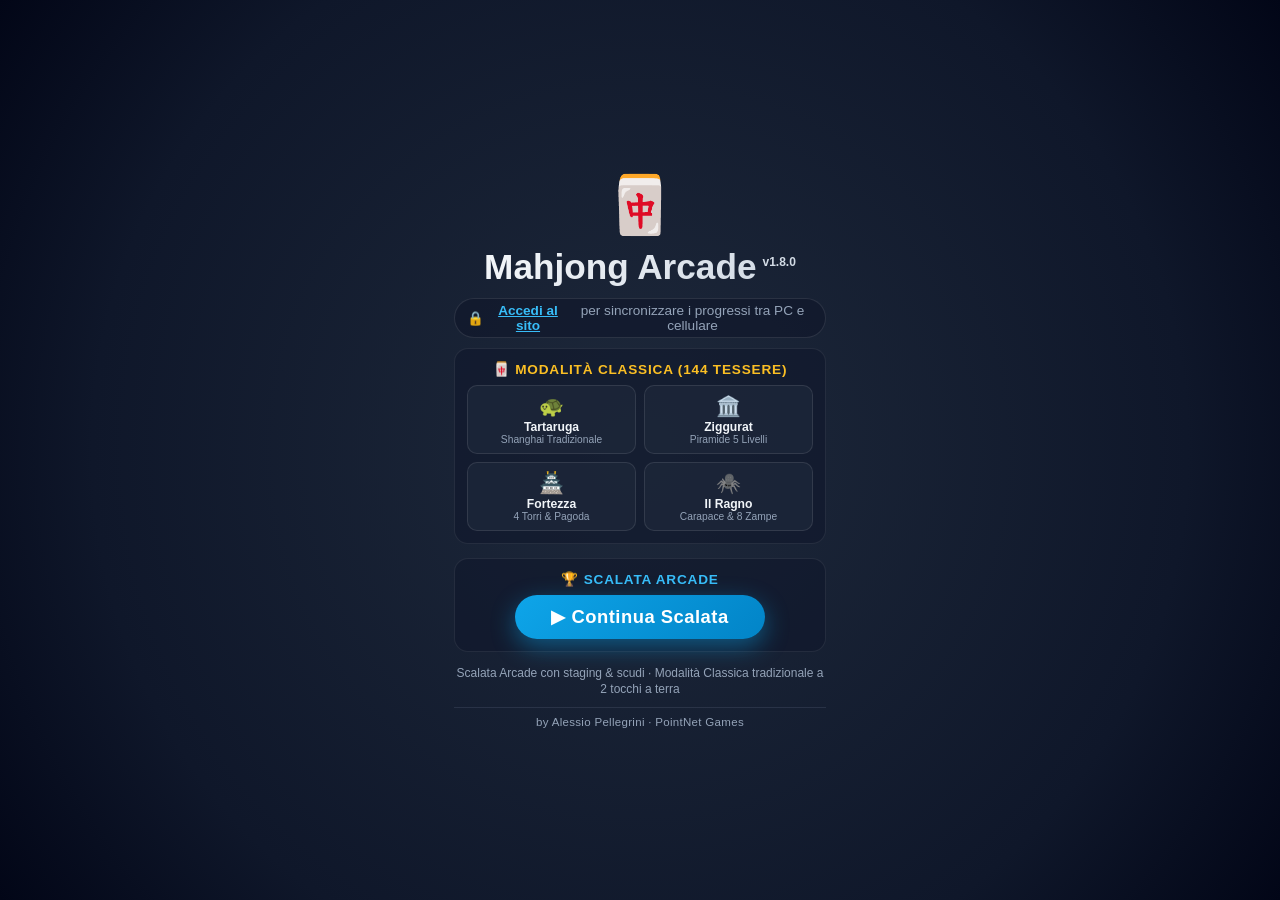
==== games/mahjong/index.html @ 121a4c34 "feat(mahjong): add complete mahjong arcade v1.8.0 codebase" ====
<!DOCTYPE html>
<html lang="en">
<head>
	<meta charset="UTF-8">
	<meta name="viewport" content="width=device-width, initial-scale=1.0, maximum-scale=1.0, user-scalable=no">
	<title>Mahjong Arcade</title>
	<link rel="stylesheet" href="style.css?v=1.8.0">
	<style>
		/* ============================================================
		   SPLASH SCREEN + FULLSCREEN — game styles live in style.css
		   ============================================================ */
		html, body {
			margin: 0;
			padding: 0;
			width: 100%;
			height: 100%;
			overflow: hidden;
			background: #020617;
			font-family: -apple-system, BlinkMacSystemFont, "Segoe UI", Roboto, "Helvetica Neue", Arial, sans-serif;
			user-select: none;
			-webkit-user-select: none;
			touch-action: manipulation;
		}

		#splash {
			position: fixed;
			inset: 0;
			z-index: 9999;
			background: radial-gradient(circle at center, #1e293b 0%, #0f172a 70%, #020617 100%);
			display: flex;
			align-items: center;
			justify-content: center;
			color: #f8fafc;
			transition: opacity 0.35s ease, visibility 0.35s ease;
		}
		#splash.hidden {
			opacity: 0;
			visibility: hidden;
			pointer-events: none;
		}
		.splash-inner {
			text-align: center;
			padding: 24px;
			max-width: 420px;
		}
		.splash-emoji {
			font-size: 3.5rem;
			margin-bottom: 8px;
			animation: float 2.5s ease-in-out infinite;
		}
		@keyframes float {
			0%, 100% { transform: translateY(0); }
			50% { transform: translateY(-8px); }
		}
		.splash-title {
			font-size: 2.2rem;
			font-weight: 900;
			background: linear-gradient(135deg, #f8fafc 0%, #cbd5e1 100%);
			-webkit-background-clip: text;
			-webkit-text-fill-color: transparent;
			background-clip: text;
			margin-bottom: 10px;
			line-height: 1.2;
		}

		.splash-version {
			font-size: 0.75rem;
			font-weight: 600;
			color: #38bdf8;
			margin-left: 6px;
			vertical-align: super;
		}

		.splash-subtitle {
			color: #94a3b8;
			font-size: 1rem;
			margin-bottom: 20px;
			line-height: 1.4;
		}

		.splash-mode-section {
			width: 100%;
			margin-bottom: 14px;
			background: rgba(15, 23, 42, 0.55);
			border: 1px solid rgba(255, 255, 255, 0.08);
			border-radius: 14px;
			padding: 12px;
			box-sizing: border-box;
		}

		.splash-section-title {
			font-size: 0.85rem;
			font-weight: 800;
			text-transform: uppercase;
			letter-spacing: 0.8px;
			color: #38bdf8;
			margin-bottom: 8px;
			display: flex;
			align-items: center;
			justify-content: center;
			gap: 6px;
		}

		.splash-section-title.classic-title {
			color: #fbbf24;
		}

		.classic-boards-grid {
			display: grid;
			grid-template-columns: 1fr 1fr;
			gap: 8px;
			margin-top: 6px;
		}

		.btn-board-preset {
			display: flex;
			flex-direction: column;
			align-items: center;
			justify-content: center;
			background: rgba(30, 41, 59, 0.7);
			border: 1px solid rgba(255, 255, 255, 0.1);
			border-radius: 10px;
			padding: 8px 6px;
			cursor: pointer;
			color: #f8fafc;
			transition: all 0.2s ease;
			font-family: inherit;
		}

		.btn-board-preset:hover {
			background: rgba(51, 65, 85, 0.9);
			border-color: #fbbf24;
			transform: translateY(-2px);
			box-shadow: 0 4px 12px rgba(251, 191, 36, 0.25);
		}

		.btn-board-preset:active {
			transform: translateY(1px);
		}

		.board-preset-icon {
			font-size: 1.25rem;
			margin-bottom: 2px;
		}

		.board-preset-name {
			font-weight: 800;
			font-size: 0.76rem;
			color: #f1f5f9;
		}

		.board-preset-desc {
			font-size: 0.64rem;
			color: #94a3b8;
		}

		.splash-play {
			display: inline-block;
			background: #38bdf8;
			background: linear-gradient(135deg, #0ea5e9 0%, #0284c7 100%);
			color: #ffffff;
			border: none;
			border-radius: 999px;
			font-family: inherit;
			font-size: 1.15rem;
			font-weight: 800;
			cursor: pointer;
			transition: all 0.2s ease;
			padding: 11px 36px;
			box-shadow: 0 8px 24px rgba(14, 165, 233, 0.45);
			letter-spacing: 0.5px;
			text-align: center;
			user-select: none;
			-webkit-user-select: none;
		}

		.splash-play:hover {
			transform: translateY(-2px);
			box-shadow: 0 12px 30px rgba(14, 165, 233, 0.6);
		}
		.splash-play:active {
			transform: translateY(1px);
			box-shadow: 0 4px 14px rgba(14, 165, 233, 0.4);
		}

		.splash-hint { margin-top: 8px; color: #94a3b8; font-size: 0.75rem; line-height: 1.3; }
		.splash-author { margin-top: 10px; padding-top: 8px; border-top: 1px solid rgba(148, 163, 184, 0.15); color: #94a3b8; font-size: 0.72rem; letter-spacing: 0.3px; width: 100%; }

		@keyframes splash-pulse {
			0%, 100% { box-shadow: 0 8px 24px rgba(56, 189, 248, 0.4); }
			50% { box-shadow: 0 8px 36px rgba(56, 189, 248, 0.7); }
		}

		@keyframes splash-bounce { 0%, 100% { transform: translateY(0); } 50% { transform: translateY(-15px); } }

		.fs-close {
			display: none;
			background: rgba(239, 68, 68, 0.35);
			color: #fca5a5;
		}

		.fs-close:hover { background: rgba(239, 68, 68, 0.85); color: #fff; }
		body.pointnet-games-fs .fs-close { display: inline-flex; }

		@media (max-width: 600px) {
			.splash-inner { padding: 12px; }
			.splash-emoji { font-size: 2.3rem; margin-bottom: 2px; }
			.splash-title { font-size: 1.35rem !important; margin-bottom: 4px; }
			.splash-mode-section { padding: 8px; margin-bottom: 8px; }
			.splash-section-title { font-size: 0.75rem; margin-bottom: 4px; }
			.btn-board-preset { padding: 5px 4px; }
			.board-preset-icon { font-size: 1.1rem; }
			.board-preset-name { font-size: 0.7rem; }
			.board-preset-desc { font-size: 0.6rem; }
			.splash-play { font-size: 0.95rem; padding: 8px 24px; }
			.splash-hint { margin-top: 4px; font-size: 0.65rem; }
			.splash-author { margin-top: 6px; padding-top: 4px; font-size: 0.65rem; }
		}

		@media (orientation: landscape) and (max-height: 650px) {
			.splash-inner { padding: 6px; flex-direction: row; flex-wrap: wrap; gap: 4px 10px; max-width: 100%; justify-content: center; }
			.splash-emoji { font-size: 1.6rem; margin-bottom: 0; }
			.splash-title { font-size: 1.1rem !important; margin-bottom: 0; width: 100%; }
			.splash-mode-section { width: calc(50% - 8px); padding: 6px; margin-bottom: 4px; }
			.splash-play { font-size: 0.85rem; padding: 6px 16px; }
			.splash-hint { display: none; }
			.splash-author { display: none; }
		}
	</style>
</head>
<body>

	<div id="splash">
		<div class="splash-inner">
			<div class="splash-emoji">🀄</div>
			<h1 class="splash-title">Mahjong Arcade<sup class="splash-version">v1.8.0</sup></h1>
			<div id="splash-player-status" class="splash-player-status" style="margin-bottom: 10px; font-size: 0.85rem; color: #94a3b8; background: rgba(15, 23, 42, 0.6); padding: 4px 12px; border-radius: 999px; border: 1px solid rgba(255, 255, 255, 0.1); display: inline-flex; align-items: center; gap: 6px;"></div>

			<!-- MODALITÀ CLASSICA LIBERA (144 TESSERE) -->
			<div class="splash-mode-section">
				<div class="splash-section-title classic-title">🀄 Modalità Classica (144 Tessere)</div>
				<div class="classic-boards-grid">
					<button class="btn-board-preset" data-board="classic_turtle">
						<span class="board-preset-icon">🐢</span>
						<span class="board-preset-name">Tartaruga</span>
						<span class="board-preset-desc">Shanghai Tradizionale</span>
					</button>
					<button class="btn-board-preset" data-board="classic_ziggurat">
						<span class="board-preset-icon">🏛️</span>
						<span class="board-preset-name">Ziggurat</span>
						<span class="board-preset-desc">Piramide 5 Livelli</span>
					</button>
					<button class="btn-board-preset" data-board="classic_fortress">
						<span class="board-preset-icon">🏯</span>
						<span class="board-preset-name">Fortezza</span>
						<span class="board-preset-desc">4 Torri & Pagoda</span>
					</button>
					<button class="btn-board-preset" data-board="classic_spider">
						<span class="board-preset-icon">🕷️</span>
						<span class="board-preset-name">Il Ragno</span>
						<span class="board-preset-desc">Carapace & 8 Zampe</span>
					</button>
				</div>
			</div>

			<!-- SCALATA ARCADE (330 LIVELLI) -->
			<div class="splash-mode-section">
				<div class="splash-section-title">🏆 Scalata Arcade</div>
				<button id="splash-play" class="splash-play">▶ Continua Scalata</button>
			</div>

			<p class="splash-hint">Scalata Arcade con staging & scudi · Modalità Classica tradizionale a 2 tocchi a terra</p>
			<p class="splash-author">by Alessio Pellegrini · PointNet Games</p>
		</div>
	</div>

	<div class="game-container" id="game" data-game-id="" data-game-slug="mahjong-arcade">
		<div class="status-bar">
			<div class="status-item">🎯 <span class="status-value level-value" id="level-label">1</span></div>
			<div class="status-item">⏱️ <span class="status-value" id="timer">0</span></div>
			<div class="status-item">🀄 <span class="status-value pairs" id="pairs-left">0</span></div>
			<div class="status-item">🏆 <span class="status-value" id="score">0</span></div>
			<div class="status-item" id="combo">🔥 <span class="status-value">x0</span></div>
			<div class="status-controls">
				<button id="btn-music" class="icon-btn" title="Toggle musica" aria-label="Toggle musica">🎵</button>
				<button id="btn-sfx" class="icon-btn" title="Toggle effetti" aria-label="Toggle effetti">🔊</button>
				<button id="btn-actions" class="icon-btn" title="Menu" aria-label="Menu">☰</button>
				<button id="fs-close" class="icon-btn fs-close" title="Exit fullscreen" aria-label="Exit fullscreen">✕</button>
			</div>
		</div>

		<div class="staging-box" id="staging-box"></div>

		<div class="board-wrap" id="board-wrap">
			<div id="board"></div>
		</div>
	</div>

	<!-- Action drawer (v0.9.5): le azioni secondarie sono in un pannello
	     apribile con ☰ per non rubare spazio verticale al board su mobile. -->
	<div class="action-panel" id="action-panel">
		<!-- Confronto Punteggi: Record vs Attuale -->
		<div class="score-comparison-card">
			<div class="score-cmp-header">
				<span class="score-cmp-title">📊 CONFRONTO PUNTEGGIO</span>
				<span class="score-cmp-lvl" id="drawer-level-badge">Livello 1</span>
			</div>
			<div class="score-cmp-body">
				<div class="score-cmp-box">
					<div class="score-cmp-label">🏆 Tuo Record</div>
					<div class="score-cmp-val score-best-val" id="drawer-best-score">0</div>
				</div>
				<div class="score-cmp-divider">VS</div>
				<div class="score-cmp-box">
					<div class="score-cmp-label">🎯 Partita Attuale</div>
					<div class="score-cmp-val score-curr-val" id="drawer-curr-score">0</div>
				</div>
			</div>
			<div class="score-cmp-status" id="drawer-score-diff">Nessun record ancora registrato</div>
		</div>

		<!-- Classifica Top 10 Giocatori -->
		<div class="drawer-leaderboard-card">
			<div class="drawer-lb-header">
				<span class="drawer-lb-title">🏆 TOP 10 CLASSIFICA</span>
				<button class="drawer-lb-refresh" id="btn-refresh-lb" title="Aggiorna classifica" aria-label="Aggiorna classifica">🔄</button>
			</div>
			<div class="drawer-lb-list" id="drawer-lb-list">
				<div class="drawer-lb-loading">⏳ Caricamento classifica...</div>
			</div>
		</div>

		<div class="jukebox-panel" id="jukebox-panel">
			<div class="jukebox-header">
				<span class="jukebox-badge">🎵 JUKEBOX ZEN</span>
				<span class="jukebox-track-tag" id="jukebox-track-tag">1/7</span>
			</div>
			
			<div class="jukebox-title" id="jukebox-title" title="Traccia in riproduzione">Zen Remix Main Arcade Melody</div>
			
			<div class="jukebox-timeline">
				<span class="jukebox-time-num" id="jukebox-time-cur">0:00</span>
				<div class="jukebox-progress-wrap">
					<input type="range" id="jukebox-progress" class="jukebox-progress-slider" min="0" max="1000" value="0" step="1" aria-label="Avanzamento brano">
				</div>
				<span class="jukebox-time-num" id="jukebox-time-dur">0:00</span>
			</div>

			<div class="jukebox-controls">
				<button class="jukebox-btn" id="btn-prev-track" title="Traccia precedente" aria-label="Traccia precedente">⏮️</button>
				<button class="jukebox-btn jukebox-play" id="btn-play-track" title="Play/Pausa" aria-label="Play/Pausa">⏸️</button>
				<button class="jukebox-btn" id="btn-next-track" title="Traccia successiva" aria-label="Traccia successiva">⏭️</button>
				<button class="jukebox-btn" id="btn-random-track" title="Traccia casuale" aria-label="Traccia casuale">🔀</button>
			</div>
			<select class="jukebox-select" id="jukebox-playlist-select" aria-label="Seleziona traccia"></select>
			
			<div class="jukebox-volume-card">
				<button class="jukebox-vol-btn" id="jukebox-vol-btn" title="Muto / Attiva" aria-label="Muto / Attiva">🔊</button>
				<div class="jukebox-vol-slider-wrap">
					<div class="jukebox-vol-head">
						<span class="jukebox-vol-caption">Volume Musica</span>
						<span class="jukebox-vol-pct" id="jukebox-volume-val">35%</span>
					</div>
					<input type="range" id="jukebox-volume" class="jukebox-volume-slider" min="0" max="100" value="35" aria-label="Volume musica">
				</div>
			</div>
		</div>

		<div class="drawer-action-buttons">
			<button class="btn btn-action-main" id="btn-hint">💡 Suggerimento</button>
			<button class="btn btn-action-main" id="btn-undo">↩️ Annulla</button>
			<button class="btn btn-action-main" id="btn-shuffle">🔀 Rimescola <span id="shuffle-count">x3</span></button>
			<button class="btn btn-action-main" id="btn-new">🔄 Riavvia Livello</button>
			<button class="btn btn-action-main" id="btn-sfx-drawer">🔊 Effetti: ON</button>
		</div>

		<!-- Pannello Modalità Sviluppatore (Visibile SOLO quando Dev Mode è attiva) -->
		<div class="dev-tools-card" id="dev-tools-card">
			<div class="dev-tools-header">
				<span class="dev-tools-title">🛠️ STRUMENTI SVILUPPATORE</span>
				<span class="dev-tools-badge">DEV ON</span>
			</div>
			<div class="dev-layout-info" id="dev-layout-info">Layout: --</div>
			<div class="dev-tools-row">
				<label for="level-input" class="dev-label">Livello:</label>
				<input type="number" id="level-input" class="btn-level-input" min="1" max="330" value="1" aria-label="Level number">
				<button class="btn btn-dev-btn" id="btn-level-go">Vai</button>
				<button class="btn btn-dev-btn" id="btn-dev-win" title="Test vittoria immediata">⚡ Win</button>
			</div>
			<div class="dev-tools-row" style="margin-top: 4px;">
				<button class="btn btn-dev-btn" id="btn-dev-reset-l1" style="flex: 1;">⏮️ Livello 1</button>
				<button class="btn btn-dev-btn" id="btn-dev-reset-all" style="flex: 1.3; background: #8e1c1c; color: #fff; border-color: #e74c3c;">🧹 Reset Dati</button>
				<button class="btn btn-dev-off" id="btn-dev-toggle-off" style="flex: 0.8;">❌ Chiudi</button>
			</div>
		</div>
	</div>

	<!-- Toast Notifiche (es. Attivazione Dev Mode) -->
	<div id="toast-notify" class="toast-notify"></div>

	<div class="overlay" id="overlay">
		<div class="modal">
			<h2 id="modal-title">🏆 Cleared!</h2>
			<p id="modal-stars"></p>
			<p id="modal-stats"></p>
			<p class="modal-login-hint" id="modal-login-hint" style="display: none;">🔒 <a href="/wp-login.php" target="_top">Accedi o Registrati</a> per registrare il record in classifica!</p>
			<button class="btn btn-modal-shuffle" id="btn-modal-shuffle" style="display: none;">🔀 Usa Shuffle e Continua</button>
			<button class="btn" id="btn-play-again">▶ Next level</button>
		</div>
	</div>

	<script src="layouts.js?v=1.8.0"></script>
	<script src="engine.js?v=1.8.0"></script>
	<script src="data.js?v=1.8.0"></script>
	<script src="app.js?v=1.8.0"></script>
	<script src="ui.js?v=1.8.0"></script>
	<script src="input.js?v=1.8.0"></script>
	<script src="progress.js?v=1.8.0"></script>
	<script src="player.js?v=1.8.0"></script>
	<script src="audio.js?v=1.8.0"></script>
</body>
</html>
---- games/mahjong/style.css ----
:root {
	--bg: #0f172a;
	--bg-panel: #1e293b;
	--text: #e2e8f0;
	--accent: #38bdf8;
	--success: #22c55e;
	--tile-w: 48px;
	--tile-h: 64px;
}

* { box-sizing: border-box; margin: 0; padding: 0; }

html, body {
	height: 100%;
	overflow: hidden;
	background: var(--bg);
	color: var(--text);
	font-family: -apple-system, BlinkMacSystemFont, 'Segoe UI', Roboto, sans-serif;
	user-select: none;
	-webkit-user-select: none;
	touch-action: manipulation;
	-webkit-tap-highlight-color: transparent;
}

.game-container {
	display: flex;
	flex-direction: column;
	height: 100%;
	padding: 8px;
	gap: 8px;
}

/* v0.9.4: header removed (title already in the splash) to maximize the
   board's vertical space on mobile. */

.status-bar {
	display: flex;
	align-items: center;
	justify-content: space-between;
	gap: 10px;
	background: var(--bg-panel);
	border-radius: 10px;
	padding: 4px 10px;
	flex-shrink: 0;
	font-family: 'Consolas', 'Courier New', monospace;
	position: relative;
	z-index: 10;
}

.status-controls {
	display: flex;
	align-items: center;
	gap: 6px;
	margin-left: auto;
	padding-right: 44px;
}

.icon-btn {
	width: 32px;
	height: 32px;
	border: none;
	border-radius: 8px;
	background: rgba(15, 23, 42, 0.65);
	color: #fff;
	font-size: 1rem;
	cursor: pointer;
	display: inline-flex;
	align-items: center;
	justify-content: center;
	transition: background 0.2s ease, transform 0.1s ease;
	user-select: none;
}
.icon-btn:hover { background: rgba(56, 189, 248, 0.35); }
.icon-btn:active { transform: scale(0.92); }
.icon-btn.muted {
	opacity: 0.5;
	filter: grayscale(0.8);
}

.status-item { display: flex; align-items: center; gap: 4px; font-size: 0.85rem; font-weight: 700; }
.status-value { color: var(--accent); min-width: 20px; text-align: center; }
.status-value.pairs { color: var(--success); }

/* COMBO CHAIN (v0.7.0) — animated badge on fast consecutive matches.
   Hidden by default, gets .show from game.js. */
#combo {
	display: none;
	background: linear-gradient(135deg, #f97316, #ef4444);
	-webkit-background-clip: text;
	background-clip: text;
	-webkit-text-fill-color: transparent;
	font-size: 1rem;
	font-weight: 900;
	animation: combo-pulse 0.8s ease-in-out infinite;
}
#combo.show { display: flex; }

@keyframes combo-pulse {
	0%, 100% { transform: scale(1); }
	50% { transform: scale(1.15); }
}

/* ----------------------------------------------------------
   STAGING BOX — 4 slots where clicked tiles are held.
   Two matching tiles in the box automatically match.
   4 tiles without a match = game over.
   ---------------------------------------------------------- */
.staging-box {
	display: flex;
	justify-content: center;
	gap: 8px;
	padding: 4px 14px;
	background: var(--bg-panel);
	border-radius: 10px;
	flex-shrink: 0;
	min-height: 52px;
	align-items: center;
}

.staging-slot {
	width: 44px;
	height: 52px;
	border: 2px dashed rgba(148, 163, 184, 0.35);
	border-radius: 4px;
	display: flex;
	align-items: center;
	justify-content: center;
	font-size: 22px;
	opacity: 0.5;
	position: relative;
}

.staging-slot.filled {
	border-style: solid;
	border-color: rgba(56, 189, 248, 0.5);
	background: linear-gradient(180deg, #f7f9fc 0%, #e9edf2 100%);
	box-shadow:
		1px 0 0 0 rgba(71, 85, 105, 0.30),
		0 3px 0 0 rgba(71, 85, 105, 0.25),
		1px 3px 0 0 rgba(71, 85, 105, 0.25),
		3px 5px 8px rgba(15, 23, 42, 0.25);
	opacity: 1;
	overflow: hidden;
	padding: 0;
}

.staging-svg {
	width: calc(100% - 10px);
	height: calc(100% - 10px);
	object-fit: contain;
	pointer-events: none;
}

/* v0.8.0: dark staging slot for classic-dark (black) tiles. */
.staging-slot.svg-black {
	background: linear-gradient(135deg, #475569 0%, #1e293b 55%, #0f172a 100%);
}

.board-wrap {
	flex: 1;
	position: relative;
	overflow: hidden;
	min-height: 0;
	background: radial-gradient(circle at 50% 42%, #1e293b 0%, #0b1220 100%);
	border-radius: 14px;
}

#board {
	position: absolute;
	top: 0;
	left: 0;
	/* Anchor the scale to the top-left corner. Without this the default
	   transform-origin (50% 50%) makes scale() expand the board from its
	   centre, shifting the visible board LEFT and clipping it at the TOP
	   of board-wrap (which has overflow:hidden). With top left, the
	   scaled board sits exactly at the (left, top) computed by
	   fitBoard(), so the centring formula is correct. */
	transform-origin: top left;
	touch-action: none;
	/* The board is fitted with transform: scale() set by fitBoard() in
	   game.js. top/left/width/height are set in JS to centre the scaled
	   board inside board-wrap. fitBoard() applies the scale in two phases
	   (remove transform → next paint → re-apply) so the browser creates a
	   fresh texture at the CURRENT viewport resolution — this is what
	   keeps tiles crisp when the WordPress iframe grows to fullscreen. */
}

/* ----------------------------------------------------------
   TILE — every tile is pixel-identical. Rounded corners,
   soft semi-transparent side faces, subtle gradient face,
   uniform drop shadow (same blur on all sides: cannot
   create the asymmetric edge illusion).
   ---------------------------------------------------------- */
.tile {
	position: absolute;
	top: 0;
	left: 0;
	width: 48px;
	height: 64px;
	box-sizing: border-box;
	border-radius: 4px;
	overflow: hidden;
	background: linear-gradient(180deg, #f7f9fc 0%, #e9edf2 100%);
	color: #1e293b;
	box-shadow:
		-1px 0 0 0 rgba(40, 50, 70, 0.35),                /* LEFT face — in shadow 🡐 */
		0 3px 0 0 rgb(55, 58, 65),                        /* BOTTOM face — soft dark 🡑 */
		-1px 3px 0 0 rgba(45, 55, 70, 0.28),              /* bottom-left corner shadow */
		1px 0 0 0 rgba(71, 85, 105, 0.22),                /* RIGHT face — grazing light */
		0 6px 14px rgba(0, 0, 0, 0.22),                   /* projected shadow — lifts off */
		rgba(10, 37, 64, 0.28) 0px -2px 4px 0px inset;    /* top inner edge highlight */
	display: flex;
	align-items: center;
	justify-content: center;
	font-weight: 800;
	cursor: pointer;
	transition: transform 0.12s ease;
	transform: translate(var(--tx), var(--ty));
}

.tile.z0 { z-index: 1; }
.tile.z1 {
	z-index: 2;
	background: linear-gradient(180deg, #ffffff 0%, #f1f4f8 100%);
}
.tile.z2 { z-index: 3; background: linear-gradient(180deg, #ffffff 0%, #eef2f7 100%); }
.tile.z3 { z-index: 4; background: linear-gradient(180deg, #fbfcff 0%, #e9eef5 100%); }
.tile.z4 { z-index: 5; background: linear-gradient(180deg, #f8fafe 0%, #e4eaf2 100%); }
.tile.z5 { z-index: 6; background: linear-gradient(180deg, #f5f8fd 0%, #e0e7f0 100%); }
.tile.z6 { z-index: 7; }
.tile.z7 { z-index: 8; }
.tile.z8 { z-index: 9; }
.tile.z9 { z-index: 10; }
.status-value.level-value { color: #f472b6; font-weight: 800; }

/* Face-down (covered) tiles — memory mechanic.
   Symbol is HIDDEN: the sym element is invisible and the
   tile shows an authentic rich mahjong back. */
.tile.face-down {
	background: linear-gradient(145deg, #1e3a8a 0%, #1e293b 100%);
	color: #e2e8f0;
	box-shadow:
		-1px 0 0 0 rgba(40, 50, 70, 0.35),
		0 3px 0 0 rgb(30, 41, 59),
		-1px 3px 0 0 rgba(45, 55, 70, 0.28),
		1px 0 0 0 rgba(71, 85, 105, 0.22),
		0 6px 14px rgba(0, 0, 0, 0.35),
		rgba(56, 189, 248, 0.3) 0px 0px 0px 1px inset;
	opacity: 1;
}
.tile.face-down .tile-sym { visibility: hidden; }
.tile.face-down .tile-svg { visibility: hidden; }
.tile.face-down::after {
	content: '?';
	position: absolute;
	inset: 0;
	display: flex;
	align-items: center;
	justify-content: center;
	font-size: 18px;
	font-weight: 900;
	color: rgba(226, 232, 240, 0.65);
	pointer-events: none;
}

/* Blocked face-down tiles: cannot be dimmed, so use a red "lock" cue instead. */
.tile.face-down.blocked {
	box-shadow:
		1px 0 0 0 rgba(71, 85, 105, 0.30),
		0 3px 0 0 rgba(71, 85, 105, 0.25),
		1px 3px 0 0 rgba(71, 85, 105, 0.25),
		0 0 0 2px rgba(239, 68, 68, 0.75) inset;
}
.tile.face-down.blocked::after {
	content: '🔒';
	font-size: 13px;
	color: rgba(239, 68, 68, 0.85);
}
.tile.face-down.blocked:hover .tile-overlay { opacity: 0; }
.tile.face-down.blocked:hover { opacity: 1; }

/* v0.9 BLACKOUT — obscured base plane. */
.tile.obscured {
	background: linear-gradient(135deg, #0a0f1c 0%, #05080f 100%);
	color: #94a3b8;
	box-shadow:
		-1px 0 0 0 rgba(40, 50, 70, 0.35),
		0 3px 0 0 rgb(15, 23, 42),
		-1px 3px 0 0 rgba(45, 55, 70, 0.28),
		1px 0 0 0 rgba(71, 85, 105, 0.22),
		0 6px 14px rgba(0, 0, 0, 0.35);
	opacity: 1;
	cursor: default;
}
.tile.obscured .tile-sym { visibility: hidden; }
.tile.obscured .tile-svg { visibility: hidden; }
.tile.obscured::after {
	content: '◼';
	position: absolute;
	inset: 0;
	display: flex;
	align-items: center;
	justify-content: center;
	font-size: 18px;
	font-weight: 900;
	color: rgba(148, 163, 184, 0.35);
	pointer-events: none;
}
.tile.obscured:hover { transform: translate(var(--tx), var(--ty)); }
.tile.obscured:hover .tile-overlay { opacity: 0; }

.tile:hover { transform: translate(var(--tx), var(--ty)) scale(1.05); }

.tile-overlay {
	position: absolute;
	inset: 0;
	border-radius: 4px;
	background: #000;
	opacity: 0;
	pointer-events: none;
	transition: opacity 0.12s ease;
}
.tile:hover .tile-overlay { opacity: 0.08; }

/* Blocked tiles: NO opacity — dimmed via darker face color
   instead. Fully opaque, never shows tiles beneath. */
.tile.blocked:not(.face-down) {
	opacity: 1;
	cursor: default;
	background: linear-gradient(180deg, #c9cfd7 0%, #aeb6bf 100%);
}
.tile.z1.blocked:not(.face-down) {
	background: linear-gradient(180deg, #e0e3e7 0%, #cdd1d6 100%);
}
.tile.blocked:hover { transform: translate(var(--tx), var(--ty)); }
.tile.blocked:hover .tile-overlay { opacity: 0; }

.tile.removed { visibility: hidden; pointer-events: none; }

/* Tiles inside the staging box disappear from the board */
.tile.in-staging { visibility: hidden; pointer-events: none; }

.tile.selected { outline: 3px solid var(--accent); outline-offset: 2px; z-index: 3; }
.tile.hinted { outline: 3px solid var(--success); outline-offset: 2px; z-index: 3; }

/* Dragging (peek): lift over everything, no transition lag.
   Also 2D translate() here — even during the drag the tile must stay
   in the board layer so it is always rasterized at the final scale
   (no GPU layer upscaling → no blur). */
.tile.dragging {
	z-index: 100;
	transition: none;
	touch-action: none;
	cursor: grabbing;
	transform: translate(var(--tx), var(--ty));
}
.tile.dragging .tile-overlay { opacity: 0; }

.tile-sym {
	font-size: 28px;
	line-height: 1;
	display: flex;
	align-items: center;
	justify-content: center;
	pointer-events: none;
	user-select: none;
}

/* Classic SVG tiles (riichi-mahjong-tiles). Scaled with a generous 7px margin
   inside the 48x64 tile face so symbols breathe and look like authentic engraved pieces. */
.tile-svg {
	position: absolute;
	inset: 7px;
	width: calc(100% - 14px);
	height: calc(100% - 14px);
	object-fit: contain;
	pointer-events: none;
	display: block;
}

/* ============================================================
   CLASSIC-DARK (BLACK) TILES (v1.7.5)
   Natural elevation chiaroscuro + ambient drop shadow per z-layer.
   Preserves the elegant obsidian/graphite aesthetic without
   heavy or artificial borders.
   ============================================================ */
.tile.svg-black {
	background: linear-gradient(145deg, #374760 0%, #1e2b40 55%, #111a2c 100%);
	box-shadow:
		-1px 0 0 0 rgba(0, 0, 0, 0.4),
		0 3px 0 0 #0a101d,
		1px 0 0 0 rgba(255, 255, 255, 0.08),
		0 4px 10px rgba(0, 0, 0, 0.55),
		inset 0 1px 0 0 rgba(255, 255, 255, 0.12);
}

.tile.svg-black.z0 {
	background: linear-gradient(145deg, #2b384e 0%, #172133 55%, #0d1424 100%);
	box-shadow:
		-1px 0 0 0 rgba(0, 0, 0, 0.35),
		0 3px 0 0 #070c16,
		1px 0 0 0 rgba(255, 255, 255, 0.06),
		0 3px 8px rgba(0, 0, 0, 0.45),
		inset 0 1px 0 0 rgba(255, 255, 255, 0.09);
}

.tile.svg-black.z1 {
	background: linear-gradient(145deg, #374760 0%, #1e2b40 55%, #111a2c 100%);
	box-shadow:
		-1px 0 0 0 rgba(0, 0, 0, 0.5),
		0 3px 0 0 #0a101d,
		1px 0 0 0 rgba(255, 255, 255, 0.08),
		0 6px 14px rgba(0, 0, 0, 0.65),
		0 2px 4px rgba(0, 0, 0, 0.5),
		inset 0 1px 0 0 rgba(255, 255, 255, 0.13);
}

.tile.svg-black.z2 {
	background: linear-gradient(145deg, #425572 0%, #26364f 55%, #162136 100%);
	box-shadow:
		-1px 0 0 0 rgba(0, 0, 0, 0.6),
		0 3px 0 0 #0d1526,
		1px 0 0 0 rgba(255, 255, 255, 0.1),
		0 9px 20px rgba(0, 0, 0, 0.75),
		0 3px 6px rgba(0, 0, 0, 0.6),
		inset 0 1px 0 0 rgba(255, 255, 255, 0.16);
}

.tile.svg-black.z3 {
	background: linear-gradient(145deg, #4d6284 0%, #2e415e 55%, #1a273f 100%);
	box-shadow:
		-1px 0 0 0 rgba(0, 0, 0, 0.7),
		0 3px 0 0 #101a2f,
		1px 0 0 0 rgba(255, 255, 255, 0.12),
		0 13px 26px rgba(0, 0, 0, 0.85),
		0 4px 8px rgba(0, 0, 0, 0.7),
		inset 0 1px 0 0 rgba(255, 255, 255, 0.2);
}

.tile.svg-black.z4,
.tile.svg-black.z5,
.tile.svg-black.z6 {
	background: linear-gradient(145deg, #586f96 0%, #374d6e 55%, #1f2e4b 100%);
	box-shadow:
		-1px 0 0 0 rgba(0, 0, 0, 0.75),
		0 3px 0 0 #131f38,
		1px 0 0 0 rgba(255, 255, 255, 0.15),
		0 18px 34px rgba(0, 0, 0, 0.9),
		0 5px 12px rgba(0, 0, 0, 0.75),
		inset 0 1px 0 0 rgba(255, 255, 255, 0.24);
}

/* Blocked state for classic-dark: slightly dimmer, preserving relative z elevation */
.tile.svg-black.blocked:not(.face-down) {
	filter: brightness(0.82) saturate(0.9);
}

/* Face-down classic tiles: hide the SVG and show the ? back. */
.tile.face-down .tile-svg { visibility: hidden; }

/* Badges for Layer and Number (hidden by default for regular players; active ONLY in Dev Mode) */
.plane-badge,
.num-badge {
	display: none;
}

body.dev-mode-active .plane-badge,
body.dev-mode-active .num-badge {
	display: block;
}

/* Never show number badges over face-down or obscured backs */
.tile.face-down .plane-badge,
.tile.face-down .num-badge,
.tile.obscured .plane-badge,
.tile.obscured .num-badge {
	display: none !important;
}

.plane-badge {
	position: absolute;
	top: 3px;
	left: 4px;
	font-size: 8px;
	font-weight: 900;
	line-height: 1;
	padding: 2px 4px;
	border-radius: 5px;
	color: #fff;
	background: #475569;
}
.plane-badge.p2 { background: #2563eb; }
.plane-badge.half-badge { background: #9333ea; }

.num-badge {
	position: absolute;
	top: 3px;
	right: 4px;
	font-size: 8px;
	font-weight: 900;
	line-height: 1;
	padding: 2px 4px;
	border-radius: 5px;
	color: #fff;
	background: rgba(30, 41, 59, 0.55);
}

/* v0.9.4 — ACTION DRAWER: secondary actions live in an openable
   panel (fixed bottom, slide-up) so the board keeps all the
   vertical space. Display none by default; .open shows it. */
.action-panel {
	display: none;
	position: fixed;
	left: 50%;
	transform: translateX(-50%);
	bottom: 14px;
	z-index: 1100;
	background: var(--bg-panel);
	border: 1px solid rgba(255, 255, 255, 0.1);
	border-radius: 16px;
	padding: 12px 14px;
	gap: 10px;
	align-items: center;
	justify-content: center;
	flex-wrap: wrap;
	width: calc(100vw - 28px);
	max-width: 380px;
	max-height: 84vh;
	overflow-y: auto;
	-webkit-overflow-scrolling: touch;
	box-shadow: 0 12px 36px rgba(0, 0, 0, 0.6);
	animation: drawer-in 0.18s cubic-bezier(0.16, 1, 0.3, 1);
}
.action-panel.open { display: flex; }

@keyframes drawer-in {
	from { opacity: 0; transform: translate(-50%, 16px) scale(0.97); }
	to   { opacity: 1; transform: translate(-50%, 0) scale(1); }
}

/* ============================================================
   SCORE COMPARISON CARD (v1.3.4)
   ============================================================ */
.score-comparison-card {
	width: 100%;
	background: rgba(15, 23, 42, 0.92);
	border: 1px solid rgba(245, 158, 11, 0.35);
	border-radius: 12px;
	padding: 10px 12px;
	display: flex;
	flex-direction: column;
	gap: 8px;
	box-sizing: border-box;
	box-shadow: 0 4px 16px rgba(0, 0, 0, 0.3);
}
.score-cmp-header {
	display: flex;
	align-items: center;
	justify-content: space-between;
}
.score-cmp-title {
	font-size: 0.76rem;
	font-weight: 800;
	letter-spacing: 0.5px;
	color: #fbbf24;
}
.score-cmp-lvl {
	font-size: 0.72rem;
	font-weight: 700;
	color: #94a3b8;
	background: rgba(255, 255, 255, 0.08);
	padding: 2px 8px;
	border-radius: 999px;
}
.score-cmp-body {
	display: flex;
	align-items: center;
	justify-content: space-around;
	background: rgba(0, 0, 0, 0.3);
	padding: 8px 6px;
	border-radius: 8px;
}
.score-cmp-box {
	display: flex;
	flex-direction: column;
	align-items: center;
	gap: 2px;
}
.score-cmp-label {
	font-size: 0.68rem;
	font-weight: 700;
	color: #94a3b8;
	text-transform: uppercase;
}
.score-cmp-val {
	font-size: 1.15rem;
	font-weight: 900;
	font-variant-numeric: tabular-nums;
}
.score-best-val { color: #38bdf8; }
.score-curr-val { color: #4ade80; }
.score-cmp-divider {
	font-size: 0.75rem;
	font-weight: 800;
	color: #64748b;
}
.score-cmp-status {
	font-size: 0.72rem;
	font-weight: 700;
	text-align: center;
	padding: 4px 8px;
	border-radius: 6px;
	background: rgba(255, 255, 255, 0.05);
	color: #cbd5e1;
	transition: all 0.2s ease;
}
.score-cmp-status.status-record {
	background: rgba(245, 158, 11, 0.2);
	border: 1px solid rgba(245, 158, 11, 0.4);
	color: #fde68a;
	font-weight: 800;
}
.score-cmp-status.status-tie {
	background: rgba(56, 189, 248, 0.15);
	border: 1px solid rgba(56, 189, 248, 0.35);
	color: #7dd3fc;
}
.score-cmp-status.status-behind {
	color: #94a3b8;
}

/* ============================================================
   DRAWER LEADERBOARD CARD (v1.3.4)
   ============================================================ */
.drawer-leaderboard-card {
	width: 100%;
	background: rgba(15, 23, 42, 0.92);
	border: 1px solid rgba(56, 189, 248, 0.25);
	border-radius: 12px;
	padding: 10px 12px;
	display: flex;
	flex-direction: column;
	gap: 6px;
	box-sizing: border-box;
	box-shadow: 0 4px 16px rgba(0, 0, 0, 0.3);
}
.drawer-lb-header {
	display: flex;
	align-items: center;
	justify-content: space-between;
}
.drawer-lb-title {
	font-size: 0.76rem;
	font-weight: 800;
	letter-spacing: 0.5px;
	color: #38bdf8;
}
.drawer-lb-refresh {
	background: rgba(255, 255, 255, 0.08);
	border: 1px solid rgba(255, 255, 255, 0.12);
	border-radius: 6px;
	color: #e2e8f0;
	font-size: 0.75rem;
	padding: 2px 6px;
	cursor: pointer;
	transition: all 0.15s ease;
}
.drawer-lb-refresh:hover {
	background: rgba(56, 189, 248, 0.3);
	border-color: #38bdf8;
}
.drawer-lb-list {
	display: flex;
	flex-direction: column;
	gap: 4px;
	max-height: 140px;
	overflow-y: auto;
	padding-right: 2px;
}
.drawer-lb-row {
	display: flex;
	align-items: center;
	justify-content: space-between;
	padding: 4px 8px;
	background: rgba(0, 0, 0, 0.25);
	border-radius: 6px;
	font-size: 0.75rem;
	transition: background 0.15s ease;
}
.drawer-lb-row:hover { background: rgba(56, 189, 248, 0.1); }
.drawer-lb-rank {
	font-weight: 800;
	width: 24px;
	text-align: left;
	font-variant-numeric: tabular-nums;
}
.drawer-lb-rank.gold { color: #facc15; }
.drawer-lb-rank.silver { color: #e2e8f0; }
.drawer-lb-rank.bronze { color: #f97316; }
.drawer-lb-name {
	flex: 1;
	font-weight: 700;
	color: #f1f5f9;
	white-space: nowrap;
	overflow: hidden;
	text-overflow: ellipsis;
	padding: 0 6px;
}
.drawer-lb-score {
	font-weight: 800;
	color: #38bdf8;
	font-variant-numeric: tabular-nums;
}
.drawer-lb-empty, .drawer-lb-loading {
	font-size: 0.75rem;
	color: #94a3b8;
	text-align: center;
	padding: 8px 4px;
	font-style: italic;
}

/* ============================================================
   JUKEBOX ZEN PLAYER (v1.2.0)
   Compact audio dashboard inside the action drawer.
   ============================================================ */
.jukebox-panel {
	width: 100%;
	background: rgba(15, 23, 42, 0.9);
	border: 1px solid rgba(56, 189, 248, 0.25);
	border-radius: 14px;
	padding: 10px 12px;
	display: flex;
	flex-direction: column;
	gap: 8px;
	box-sizing: border-box;
	box-shadow: 0 4px 20px rgba(0, 0, 0, 0.35);
}

.jukebox-header {
	display: flex;
	align-items: center;
	justify-content: space-between;
}

.jukebox-badge {
	font-size: 0.75rem;
	font-weight: 800;
	letter-spacing: 0.5px;
	color: var(--accent);
}

.jukebox-track-tag {
	font-size: 0.7rem;
	font-weight: 700;
	color: #64748b;
	background: rgba(255, 255, 255, 0.06);
	padding: 2px 6px;
	border-radius: 999px;
	font-variant-numeric: tabular-nums;
}

.jukebox-title {
	font-size: 0.82rem;
	font-weight: 700;
	color: #f8fafc;
	white-space: nowrap;
	overflow: hidden;
	text-overflow: ellipsis;
	background: rgba(0, 0, 0, 0.35);
	padding: 5px 8px;
	border-radius: 6px;
	text-align: center;
}

/* Timeline: current time, progress bar, duration */
.jukebox-timeline {
	display: flex;
	align-items: center;
	gap: 8px;
	padding: 2px 0;
}

.jukebox-time-num {
	font-size: 0.7rem;
	font-weight: 700;
	color: #38bdf8;
	font-variant-numeric: tabular-nums;
	min-width: 28px;
	text-align: center;
	user-select: none;
}

.jukebox-progress-wrap {
	display: flex;
	align-items: center;
	flex: 1;
}

.jukebox-progress-slider {
	width: 100%;
	height: 6px;
	border-radius: 999px;
	background: #1e293b;
	border: 1px solid rgba(56, 189, 248, 0.2);
	outline: none;
	accent-color: #38bdf8;
	cursor: pointer;
	transition: all 0.15s ease;
}
.jukebox-progress-slider:hover {
	background: #334155;
	border-color: #38bdf8;
}

.jukebox-controls {
	display: flex;
	align-items: center;
	justify-content: center;
	gap: 10px;
}

.jukebox-btn {
	background: rgba(30, 41, 59, 0.85);
	border: 1px solid rgba(255, 255, 255, 0.12);
	border-radius: 8px;
	color: #fff;
	font-size: 1rem;
	width: 36px;
	height: 32px;
	cursor: pointer;
	display: inline-flex;
	align-items: center;
	justify-content: center;
	transition: all 0.15s ease;
	user-select: none;
}
.jukebox-btn:hover {
	background: rgba(56, 189, 248, 0.35);
	border-color: var(--accent);
}
.jukebox-btn:active { transform: scale(0.92); }
.jukebox-btn.jukebox-play {
	background: var(--accent);
	color: #0f172a;
	width: 44px;
	font-size: 1.1rem;
}
.jukebox-btn.jukebox-play:hover {
	background: #7dd3fc;
}

.jukebox-select {
	background: #0f172a;
	color: var(--text);
	border: 1px solid #334155;
	border-radius: 6px;
	padding: 5px 8px;
	font-size: 0.8rem;
	font-family: inherit;
	font-weight: 600;
	outline: none;
	width: 100%;
	cursor: pointer;
	box-sizing: border-box;
}
.jukebox-select:focus {
	border-color: var(--accent);
}

/* Volume Control Pill Card */
.jukebox-volume-card {
	background: rgba(2, 6, 23, 0.65);
	border: 1px solid rgba(255, 255, 255, 0.08);
	border-radius: 8px;
	padding: 6px 10px;
	display: flex;
	align-items: center;
	gap: 10px;
	box-sizing: border-box;
}

.jukebox-vol-btn {
	background: none;
	border: none;
	cursor: pointer;
	font-size: 1.1rem;
	padding: 2px;
	display: flex;
	align-items: center;
	justify-content: center;
	transition: transform 0.15s ease;
	user-select: none;
}
.jukebox-vol-btn:hover {
	transform: scale(1.15);
}
.jukebox-vol-btn:active {
	transform: scale(0.9);
}

.jukebox-vol-slider-wrap {
	flex: 1;
	display: flex;
	flex-direction: column;
	gap: 3px;
}

.jukebox-vol-head {
	display: flex;
	justify-content: space-between;
	align-items: center;
}

.jukebox-vol-caption {
	font-size: 0.68rem;
	font-weight: 700;
	text-transform: uppercase;
	letter-spacing: 0.4px;
	color: #94a3b8;
	user-select: none;
}

.jukebox-vol-pct {
	font-size: 0.72rem;
	font-weight: 800;
	color: #fbbf24;
	font-variant-numeric: tabular-nums;
	user-select: none;
}

.jukebox-volume-slider {
	width: 100%;
	height: 5px;
	border-radius: 999px;
	background: #334155;
	outline: none;
	accent-color: #f59e0b;
	cursor: pointer;
	transition: background 0.15s ease;
}
.jukebox-volume-slider:hover {
	background: #475569;
}

.drawer-action-buttons {
	display: flex;
	flex-wrap: wrap;
	gap: 6px;
	width: 100%;
	justify-content: center;
}

.btn {
	padding: 7px 14px;
	border-radius: 999px;
	border: 1px solid rgba(255, 255, 255, 0.1);
	font-size: 0.82rem;
	font-weight: 700;
	cursor: pointer;
	transition: all 0.15s ease;
	font-family: inherit;
	background: #1e293b;
	color: var(--text);
	user-select: none;
}
.btn:hover {
	background: #334155;
	border-color: rgba(56, 189, 248, 0.4);
}
.btn:active { transform: scale(0.95); }

.btn-action-main {
	flex: 1 1 42%;
	text-align: center;
	padding: 8px 10px;
}

/* ============================================================
   DEVELOPER TOOLS PANEL (v1.3.5)
   Hidden by default; visible ONLY when body has .dev-mode-active
   ============================================================ */
.dev-tools-card {
	display: none;
	width: 100%;
	background: rgba(30, 27, 75, 0.95);
	border: 1px dashed #a855f7;
	border-radius: 12px;
	padding: 10px 12px;
	flex-direction: column;
	gap: 8px;
	box-sizing: border-box;
	box-shadow: 0 4px 16px rgba(168, 85, 247, 0.2);
}

body.dev-mode-active .dev-tools-card {
	display: flex;
}

.dev-tools-header {
	display: flex;
	align-items: center;
	justify-content: space-between;
}
.dev-tools-title {
	font-size: 0.76rem;
	font-weight: 800;
	letter-spacing: 0.5px;
	color: #c084fc;
}
.dev-tools-badge {
	font-size: 0.68rem;
	font-weight: 800;
	color: #fff;
	background: #9333ea;
	padding: 1px 6px;
	border-radius: 999px;
}
.dev-layout-info {
	font-size: 0.72rem;
	font-family: monospace;
	color: #e9d5ff;
	background: rgba(0, 0, 0, 0.4);
	padding: 4px 8px;
	border-radius: 6px;
	line-height: 1.3;
}
.dev-tools-row {
	display: flex;
	align-items: center;
	gap: 6px;
}
.dev-label {
	font-size: 0.75rem;
	font-weight: 700;
	color: #d8b4fe;
}
.btn-level-input {
	width: 52px;
	padding: 5px 4px;
	border-radius: 6px;
	border: 1px solid #7e22ce;
	background: #0f172a;
	color: #fff;
	font-size: 0.85rem;
	font-weight: 700;
	text-align: center;
	font-family: inherit;
}
.btn-level-input:focus { outline: 2px solid #c084fc; }

.btn-dev-btn {
	background: #6b21a8;
	color: #fff;
	border: 1px solid #a855f7;
	padding: 5px 10px;
	font-size: 0.8rem;
}
.btn-dev-btn:hover { background: #9333ea; }

.btn-dev-off {
	background: rgba(239, 68, 68, 0.2);
	border: 1px solid rgba(239, 68, 68, 0.4);
	color: #fca5a5;
	font-size: 0.72rem;
	padding: 5px 10px;
	text-align: center;
	margin-top: 2px;
}
.btn-dev-off:hover { background: rgba(239, 68, 68, 0.4); }

/* ============================================================
   TOAST NOTIFICATION (v1.3.5)
   ============================================================ */
.toast-notify {
	position: fixed;
	top: 20px;
	left: 50%;
	transform: translateX(-50%) translateY(-30px);
	background: rgba(15, 23, 42, 0.96);
	border: 1px solid #a855f7;
	color: #f1f5f9;
	padding: 8px 18px;
	border-radius: 999px;
	font-size: 0.85rem;
	font-weight: 800;
	z-index: 9999;
	box-shadow: 0 8px 24px rgba(0, 0, 0, 0.6);
	opacity: 0;
	pointer-events: none;
	transition: all 0.25s cubic-bezier(0.16, 1, 0.3, 1);
}
.toast-notify.show {
	transform: translateX(-50%) translateY(0);
	opacity: 1;
}

.overlay {
	position: fixed;
	inset: 0;
	background: rgba(0, 0, 0, 0.7);
	display: none;
	align-items: center;
	justify-content: center;
	z-index: 1000;
}
.overlay.show { display: flex; }

.modal {
	background: var(--bg-panel);
	padding: 24px 40px;
	border-radius: 16px;
	text-align: center;
	display: flex;
	flex-direction: column;
	gap: 12px;
	align-items: center;
}
.modal p { color: #94a3b8; font-weight: 600; }

.modal-login-hint {
	font-size: 0.85rem;
	color: #fbbf24 !important;
	background: rgba(251, 191, 36, 0.12);
	border: 1px solid rgba(251, 191, 36, 0.35);
	padding: 8px 16px;
	border-radius: 8px;
	margin-top: 4px;
	line-height: 1.4;
}
.modal-login-hint a {
	color: #38bdf8;
	font-weight: 700;
	text-decoration: underline;
}

/* STAR RATING (v0.7.0) — modal stars row */
#modal-stars { font-size: 2.2rem; letter-spacing: 6px; margin: 6px 0; }

.btn-modal-shuffle {
	background: linear-gradient(135deg, #0ea5e9, #6366f1);
	color: #fff;
	box-shadow: 0 4px 14px rgba(99, 102, 241, 0.4);
	animation: pulse-shuffle 1.8s ease-in-out infinite;
}
.btn-modal-shuffle:hover {
	background: linear-gradient(135deg, #38bdf8, #818cf8);
	transform: scale(1.03);
}

@keyframes pulse-shuffle {
	0%, 100% { box-shadow: 0 4px 14px rgba(99, 102, 241, 0.4); }
	50% { box-shadow: 0 6px 20px rgba(99, 102, 241, 0.7); }
}

/* ============================================================
   PARTICLE BURSTS & CONFETTI (v1.0.8)
   GPU-accelerated visual celebration on matches and clear
   ============================================================ */
.particle {
	position: fixed;
	pointer-events: none;
	border-radius: 50%;
	z-index: 9999;
	animation: particle-fly 0.55s cubic-bezier(0.2, 0.8, 0.3, 1) forwards;
}

@keyframes particle-fly {
	0% {
		opacity: 1;
		transform: translate(0, 0) scale(1);
	}
	100% {
		opacity: 0;
		transform: translate(var(--dx), var(--dy)) scale(0.2);
	}
}

.confetti {
	position: fixed;
	pointer-events: none;
	z-index: 9999;
	animation: confetti-fall var(--dur, 2s) ease-out forwards;
}

@keyframes confetti-fall {
	0% {
		opacity: 1;
		transform: translate(0, 0) rotate(0deg) scale(1);
	}
	100% {
		opacity: 0;
		transform: translate(var(--dx), var(--dy)) rotate(var(--rot, 360deg)) scale(0.5);
	}
}

/* ----------------------------------------------------------
   MOBILE — maximise board space on small screens
   ---------------------------------------------------------- */
@media (max-width: 480px) {
	.game-container { padding: 4px; gap: 4px; }
	.status-bar { padding: 3px 8px; gap: 6px; }
	.status-item { font-size: 0.78rem; gap: 3px; }
	.status-value { min-width: 16px; }
	.icon-btn { width: 28px; height: 28px; font-size: 0.85rem; }
	.staging-box { padding: 3px 8px; gap: 6px; min-height: 46px; }
	.staging-slot { width: 38px; height: 46px; font-size: 18px; }
	.btn { padding: 6px 14px; font-size: 0.8rem; }
	.tile-sym { font-size: 28px; }
	.board-wrap { border-radius: 10px; }
}

/* ============================================================
   CLASSIC MODE STYLES (v1.0.0)
   ============================================================ */
body.mode-classic .staging-box {
	display: none;
}

.badge-classic {
	display: inline-block;
	background: linear-gradient(135deg, #f59e0b, #d97706);
	color: #fff;
	font-size: 0.65rem;
	font-weight: 800;
	padding: 1px 6px;
	border-radius: 4px;
	margin-left: 4px;
	letter-spacing: 0.5px;
	box-shadow: 0 1px 4px rgba(245, 158, 11, 0.4);
	vertical-align: middle;
}

.tile.selected {
	outline: 3px solid #38bdf8;
	outline-offset: 1px;
	box-shadow: 0 0 16px rgba(56, 189, 248, 0.9), inset 0 0 8px rgba(56, 189, 248, 0.5) !important;
	z-index: 100 !important;
	transform: translate(var(--tx), calc(var(--ty) - 4px)) !important;
	transition: transform 0.15s ease, box-shadow 0.15s ease;
}

/* ============================================================
   CONVEYOR RING MODE STYLES (v1.5.0)
   ============================================================ */
.badge-conveyor {
	display: inline-block;
	background: linear-gradient(135deg, #0284c7, #38bdf8);
	color: #041326;
	font-size: 0.65rem;
	font-weight: 900;
	padding: 1px 6px;
	border-radius: 4px;
	margin-left: 4px;
	letter-spacing: 0.5px;
	box-shadow: 0 1px 6px rgba(56, 189, 248, 0.4);
	vertical-align: middle;
}

.conveyor-track-layer {
	position: absolute;
	inset: 0;
	pointer-events: none;
	z-index: 0;
}

/* Continuous glowing animated dashed path (subtle & elegant) */
.conveyor-track-svg {
	position: absolute;
	top: 0;
	left: 0;
	width: 100%;
	height: 100%;
	pointer-events: none;
	overflow: visible;
}

.conveyor-track-path {
	fill: none;
	stroke: #38bdf8;
	stroke-width: 2px;
	stroke-dasharray: 8 6;
	stroke-linecap: round;
	stroke-linejoin: round;
	opacity: 0.55;
	filter: drop-shadow(0 0 4px rgba(56, 189, 248, 0.5));
	animation: conveyor-flow 2.2s linear infinite;
}

@keyframes conveyor-flow {
	from {
		stroke-dashoffset: 0;
	}
	to {
		stroke-dashoffset: -28;
	}
}

/* Subtle dashed box around each conveyor position */
.conveyor-slot-indicator {
	position: absolute;
	width: 50px;
	height: 66px;
	transform: translate(var(--tx), var(--ty));
	border: 1.5px dashed rgba(56, 189, 248, 0.45);
	border-radius: 6px;
	box-sizing: border-box;
	background: rgba(14, 165, 233, 0.05);
	box-shadow: 0 0 6px rgba(56, 189, 248, 0.18);
	pointer-events: none;
	animation: conveyor-box-pulse 3s infinite ease-in-out;
}

@keyframes conveyor-box-pulse {
	0%, 100% {
		border-color: rgba(56, 189, 248, 0.35);
		box-shadow: 0 0 5px rgba(56, 189, 248, 0.15);
	}
	50% {
		border-color: rgba(56, 189, 248, 0.65);
		box-shadow: 0 0 10px rgba(56, 189, 248, 0.3);
	}
}

.tile.conveyor-moving {
	transition: transform 480ms cubic-bezier(0.22, 1, 0.36, 1) !important;
	will-change: transform;
	z-index: 2 !important;
	box-shadow: 0 4px 14px rgba(56, 189, 248, 0.35) !important;
}

/* ============================================================
   SHIELD WARDS MODE STYLES (v1.7.0)
   ============================================================ */
.badge-shield {
	display: inline-block;
	background: linear-gradient(135deg, #d97706, #fbbf24);
	color: #261600;
	font-size: 0.65rem;
	font-weight: 900;
	padding: 1px 6px;
	border-radius: 4px;
	margin-left: 4px;
	letter-spacing: 0.5px;
	box-shadow: 0 1px 6px rgba(251, 191, 36, 0.45);
	vertical-align: middle;
}

/* Protected Shielded Tiles */
.tile.shielded {
	box-shadow: 0 0 10px rgba(56, 189, 248, 0.75), inset 0 0 8px rgba(14, 165, 233, 0.65) !important;
	cursor: not-allowed;
}

.tile.shielded::after {
	content: '';
	position: absolute;
	inset: 0;
	border-radius: inherit;
	background: linear-gradient(135deg, rgba(14, 165, 233, 0.28) 0%, rgba(56, 189, 248, 0.12) 50%, rgba(186, 230, 253, 0.35) 100%);
	pointer-events: none;
	z-index: 5;
	border: 1.5px solid rgba(56, 189, 248, 0.85);
	box-sizing: border-box;
	animation: shield-pulse 2.2s infinite ease-in-out;
}

@keyframes shield-pulse {
	0%, 100% {
		box-shadow: inset 0 0 6px rgba(56, 189, 248, 0.5), 0 0 8px rgba(56, 189, 248, 0.5);
		opacity: 0.9;
	}
	50% {
		box-shadow: inset 0 0 14px rgba(14, 165, 233, 0.8), 0 0 16px rgba(56, 189, 248, 0.85);
		opacity: 1;
	}
}

/* Shield Deflection animation when clicking shielded tile */
.tile.shield-deflect {
	animation: shield-wobble 0.42s ease-out !important;
	z-index: 10 !important;
}

@keyframes shield-wobble {
	0% { transform: translate(var(--tx), var(--ty)) scale(1); filter: brightness(1.7); }
	20% { transform: translate(calc(var(--tx) - 3px), var(--ty)) scale(0.97) rotate(-2deg); filter: brightness(2.2); }
	40% { transform: translate(calc(var(--tx) + 3px), var(--ty)) scale(0.97) rotate(2deg); filter: brightness(2); }
	60% { transform: translate(calc(var(--tx) - 2px), var(--ty)) scale(0.98); filter: brightness(1.5); }
	80% { transform: translate(calc(var(--tx) + 1px), var(--ty)) scale(0.99); filter: brightness(1.2); }
	100% { transform: translate(var(--tx), var(--ty)) scale(1); filter: brightness(1); }
}

/* Guardian Crest & Tiles */
.guardian-badge {
	display: none;
	position: absolute;
	top: -6px;
	right: -6px;
	font-size: 13px;
	line-height: 1;
	z-index: 8;
	pointer-events: none;
	filter: drop-shadow(0 1px 3px rgba(0, 0, 0, 0.85));
}

.tile.guardian .guardian-badge {
	display: flex;
	align-items: center;
	justify-content: center;
	animation: guardian-float 2.4s infinite ease-in-out;
}

@keyframes guardian-float {
	0%, 100% { transform: translateY(0) scale(1); }
	50% { transform: translateY(-2px) scale(1.1); }
}

.tile.guardian {
	box-shadow: 0 0 8px rgba(245, 158, 11, 0.7), inset 0 0 5px rgba(251, 191, 36, 0.6) !important;
}

/* Guardian Alert animation when player clicks protected tile */
.tile.guardian-alert {
	animation: guardian-ping 0.85s cubic-bezier(0.25, 1, 0.5, 1) !important;
	z-index: 9 !important;
}

@keyframes guardian-ping {
	0% {
		box-shadow: 0 0 0 rgba(245, 158, 11, 0.9), inset 0 0 0 rgba(251, 191, 36, 0.8);
		transform: translate(var(--tx), var(--ty)) scale(1);
	}
	30% {
		box-shadow: 0 0 20px rgba(245, 158, 11, 1), 0 0 35px rgba(251, 191, 36, 0.9), inset 0 0 10px rgba(251, 191, 36, 0.9);
		transform: translate(var(--tx), var(--ty)) scale(1.12);
	}
	100% {
		box-shadow: 0 0 8px rgba(245, 158, 11, 0.7), inset 0 0 5px rgba(251, 191, 36, 0.6);
		transform: translate(var(--tx), var(--ty)) scale(1);
	}
}

/* ============================================================
   CHAIN CURTAINS & KEYS MECHANICS (v1.8.0)
   ============================================================ */

/* HUD Badge for Chain Levels */
.badge-chain {
	display: inline-block;
	background: linear-gradient(135deg, #b45309 0%, #d97706 100%);
	color: #fffbeb;
	font-size: 10px;
	font-weight: 800;
	padding: 1px 6px;
	border-radius: 4px;
	margin-left: 4px;
	letter-spacing: 0.5px;
	border: 1px solid rgba(251, 191, 36, 0.6);
	box-shadow: 0 1px 6px rgba(217, 119, 6, 0.45);
	vertical-align: middle;
}

/* Chained Tiles */
.tile.chained {
	cursor: not-allowed;
}

.tile.chained::after {
	content: '';
	position: absolute;
	inset: 0;
	border-radius: inherit;
	background-color: rgba(15, 23, 42, 0.45);
	background-image:
		linear-gradient(45deg, rgba(203, 213, 225, 0.15) 25%, transparent 25%, transparent 75%, rgba(203, 213, 225, 0.15) 75%),
		linear-gradient(45deg, rgba(203, 213, 225, 0.15) 25%, transparent 25%, transparent 75%, rgba(203, 213, 225, 0.15) 75%);
	background-size: 12px 12px;
	background-position: 0 0, 6px 6px;
	pointer-events: none;
	z-index: 5;
	border: 1.5px solid rgba(148, 163, 184, 0.65);
	box-sizing: border-box;
	transition: opacity 0.3s ease;
}

.tile.chained.chain-stage-1 {
	box-shadow: 0 0 10px rgba(217, 119, 6, 0.6), inset 0 0 6px rgba(180, 83, 9, 0.5) !important;
}
.tile.chained.chain-stage-1::after {
	border-color: rgba(245, 158, 11, 0.8);
	background-color: rgba(120, 53, 15, 0.35);
}

.tile.chained.chain-stage-2 {
	box-shadow: 0 0 10px rgba(148, 163, 184, 0.65), inset 0 0 6px rgba(100, 116, 139, 0.5) !important;
}
.tile.chained.chain-stage-2::after {
	border-color: rgba(226, 232, 240, 0.85);
	background-color: rgba(30, 41, 59, 0.4);
}

.tile.chained.chain-stage-3 {
	box-shadow: 0 0 12px rgba(245, 158, 11, 0.75), inset 0 0 8px rgba(251, 191, 36, 0.55) !important;
}
.tile.chained.chain-stage-3::after {
	border-color: rgba(251, 191, 36, 0.9);
	background-color: rgba(180, 83, 9, 0.4);
}

/* Padlock Badges on Chained Tiles */
.lock-badge {
	display: none;
	position: absolute;
	top: 50%;
	left: 50%;
	transform: translate(-50%, -50%);
	font-size: 16px;
	z-index: 6;
	pointer-events: none;
	filter: drop-shadow(0 2px 4px rgba(0, 0, 0, 0.8));
	animation: lock-bob 3s infinite ease-in-out;
}

.tile.chained .lock-badge {
	display: block;
}

@keyframes lock-bob {
	0%, 100% { transform: translate(-50%, -50%) scale(1); }
	50% { transform: translate(-50%, calc(-50% - 2px)) scale(1.08); }
}

/* Key Tiles */
.tile.key-tile {
	z-index: 4;
}

.tile.key-tile.key-stage-1 {
	box-shadow: 0 0 10px rgba(217, 119, 6, 0.8), inset 0 0 6px rgba(245, 158, 11, 0.5) !important;
}
.tile.key-tile.key-stage-2 {
	box-shadow: 0 0 10px rgba(148, 163, 184, 0.9), inset 0 0 6px rgba(226, 232, 240, 0.6) !important;
}
.tile.key-tile.key-stage-3 {
	box-shadow: 0 0 12px rgba(245, 158, 11, 0.95), inset 0 0 8px rgba(251, 191, 36, 0.7) !important;
}

.key-face {
	position: absolute;
	inset: 4px;
	display: flex;
	flex-direction: column;
	align-items: center;
	justify-content: center;
	pointer-events: none;
	z-index: 3;
}

.key-svg-art {
	width: 24px;
	height: 38px;
	filter: drop-shadow(0 2px 4px rgba(0, 0, 0, 0.65));
}

.key-sublabel {
	font-size: 7px;
	font-weight: 800;
	letter-spacing: 0.5px;
	text-transform: uppercase;
	margin-top: 2px;
	color: #ffffff;
	text-shadow: 0 1px 3px rgba(0,0,0,0.8);
}

.key-badge {
	position: absolute;
	top: -6px;
	right: -6px;
	font-size: 13px;
	line-height: 1;
	z-index: 8;
	pointer-events: none;
	filter: drop-shadow(0 1px 3px rgba(0, 0, 0, 0.85));
	animation: key-float 2.5s infinite ease-in-out;
}

@keyframes key-float {
	0%, 100% { transform: translateY(0) scale(1); }
	50% { transform: translateY(-2px) scale(1.12); }
}

/* Key Alert animation when clicking chained tile */
.tile.key-alert {
	animation: key-ping 0.85s cubic-bezier(0.25, 1, 0.5, 1) !important;
	z-index: 9 !important;
}

@keyframes key-ping {
	0% {
		box-shadow: 0 0 0 rgba(245, 158, 11, 0.9), inset 0 0 0 rgba(251, 191, 36, 0.8);
		transform: translate(var(--tx), var(--ty)) scale(1);
	}
	30% {
		box-shadow: 0 0 22px rgba(245, 158, 11, 1), 0 0 38px rgba(251, 191, 36, 0.95), inset 0 0 12px rgba(251, 191, 36, 0.95);
		transform: translate(var(--tx), var(--ty)) scale(1.14);
	}
	100% {
		box-shadow: 0 0 10px rgba(217, 119, 6, 0.8), inset 0 0 6px rgba(245, 158, 11, 0.5);
		transform: translate(var(--tx), var(--ty)) scale(1);
	}
}

/* Chain Wobble animation when clicking chained tile */
.tile.chain-wobble {
	animation: chain-rattle-shake 0.42s ease-out !important;
	z-index: 10 !important;
}

@keyframes chain-rattle-shake {
	0% { transform: translate(var(--tx), var(--ty)) scale(1); filter: brightness(1.4); }
	20% { transform: translate(calc(var(--tx) - 4px), var(--ty)) scale(0.97) rotate(-3deg); filter: brightness(1.8); }
	40% { transform: translate(calc(var(--tx) + 4px), var(--ty)) scale(0.97) rotate(3deg); filter: brightness(1.6); }
	60% { transform: translate(calc(var(--tx) - 2px), var(--ty)) scale(0.98); filter: brightness(1.3); }
	80% { transform: translate(calc(var(--tx) + 2px), var(--ty)) scale(0.99); filter: brightness(1.1); }
	100% { transform: translate(var(--tx), var(--ty)) scale(1); filter: brightness(1); }
}

/* Chain Shatter Flash */
.tile.chain-shatter {
	animation: chain-burst 0.65s ease-out !important;
	z-index: 10 !important;
}

@keyframes chain-burst {
	0% { filter: brightness(2.2); transform: translate(var(--tx), var(--ty)) scale(1.08); }
	50% { filter: brightness(1.5); transform: translate(var(--tx), var(--ty)) scale(1.02); }
	100% { filter: brightness(1); transform: translate(var(--tx), var(--ty)) scale(1); }
}
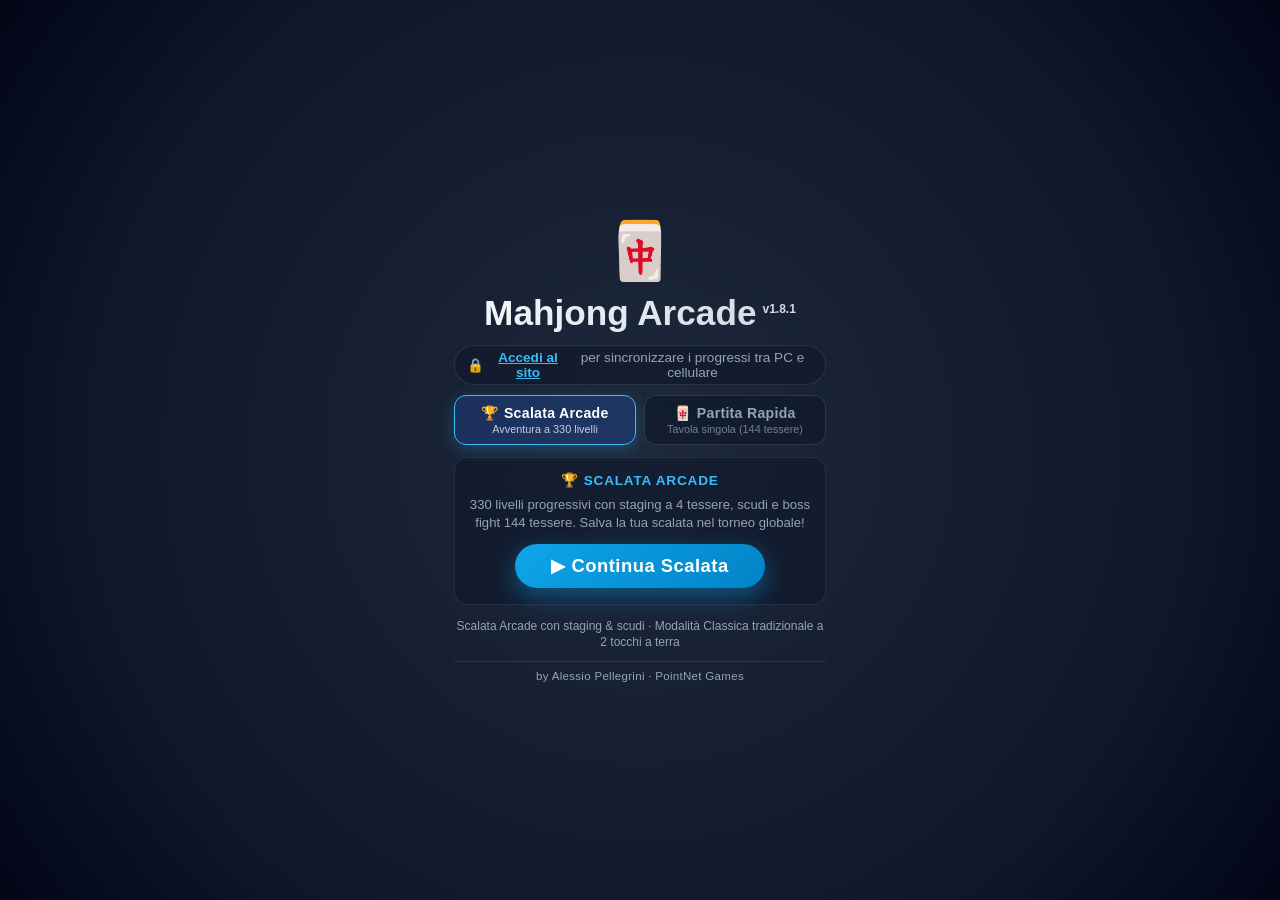
==== commit 60056998: "Introduce Mode Tabs Switcher for Minesweeper (v1.3.7) and Mahjong (v1.8.1)" ====
--- a/games/mahjong/index.html
+++ b/games/mahjong/index.html
@@ -78,13 +78,80 @@
 			line-height: 1.4;
 		}
 
+		/* Splash Mode Switcher Tabs */
+		.splash-mode-tabs {
+			display: flex;
+			gap: 8px;
+			width: 100%;
+			margin-bottom: 12px;
+		}
+
+		.splash-tab-btn {
+			flex: 1;
+			display: flex;
+			flex-direction: column;
+			align-items: center;
+			justify-content: center;
+			padding: 9px 8px;
+			background: rgba(15, 23, 42, 0.65);
+			border: 1.5px solid rgba(255, 255, 255, 0.12);
+			border-radius: 12px;
+			color: #94a3b8;
+			cursor: pointer;
+			transition: all 0.2s ease;
+			font-family: inherit;
+		}
+
+		.splash-tab-btn:hover {
+			background: rgba(30, 41, 59, 0.85);
+			border-color: rgba(255, 255, 255, 0.25);
+			color: #fff;
+		}
+
+		.splash-tab-btn.active {
+			background: rgba(37, 99, 235, 0.22);
+			border-color: #38bdf8;
+			color: #fff;
+			box-shadow: 0 4px 16px rgba(56, 189, 248, 0.25);
+		}
+
+		.splash-tab-title {
+			font-size: 0.88rem;
+			font-weight: 800;
+			letter-spacing: 0.3px;
+			display: flex;
+			align-items: center;
+			gap: 4px;
+		}
+
+		.splash-tab-sub {
+			font-size: 0.68rem;
+			opacity: 0.75;
+			margin-top: 2px;
+		}
+
+		.splash-mode-panel {
+			display: none;
+			width: 100%;
+			animation: fadeInTab 0.2s ease;
+		}
+
+		.splash-mode-panel.active {
+			display: block;
+		}
+
+		@keyframes fadeInTab {
+			from { opacity: 0; transform: translateY(4px); }
+			to { opacity: 1; transform: translateY(0); }
+		}
+
 		.splash-mode-section {
 			width: 100%;
 			margin-bottom: 14px;
 			background: rgba(15, 23, 42, 0.55);
 			border: 1px solid rgba(255, 255, 255, 0.08);
 			border-radius: 14px;
-			padding: 12px;
+			padding: 14px 12px 16px;
 			box-sizing: border-box;
 		}
 
@@ -233,40 +300,57 @@
 	<div id="splash">
 		<div class="splash-inner">
 			<div class="splash-emoji">🀄</div>
-			<h1 class="splash-title">Mahjong Arcade<sup class="splash-version">v1.8.0</sup></h1>
+			<h1 class="splash-title">Mahjong Arcade<sup class="splash-version">v1.8.1</sup></h1>
 			<div id="splash-player-status" class="splash-player-status" style="margin-bottom: 10px; font-size: 0.85rem; color: #94a3b8; background: rgba(15, 23, 42, 0.6); padding: 4px 12px; border-radius: 999px; border: 1px solid rgba(255, 255, 255, 0.1); display: inline-flex; align-items: center; gap: 6px;"></div>
 
-			<!-- MODALITÀ CLASSICA LIBERA (144 TESSERE) -->
-			<div class="splash-mode-section">
-				<div class="splash-section-title classic-title">🀄 Modalità Classica (144 Tessere)</div>
-				<div class="classic-boards-grid">
-					<button class="btn-board-preset" data-board="classic_turtle">
-						<span class="board-preset-icon">🐢</span>
-						<span class="board-preset-name">Tartaruga</span>
-						<span class="board-preset-desc">Shanghai Tradizionale</span>
-					</button>
-					<button class="btn-board-preset" data-board="classic_ziggurat">
-						<span class="board-preset-icon">🏛️</span>
-						<span class="board-preset-name">Ziggurat</span>
-						<span class="board-preset-desc">Piramide 5 Livelli</span>
-					</button>
-					<button class="btn-board-preset" data-board="classic_fortress">
-						<span class="board-preset-icon">🏯</span>
-						<span class="board-preset-name">Fortezza</span>
-						<span class="board-preset-desc">4 Torri & Pagoda</span>
-					</button>
-					<button class="btn-board-preset" data-board="classic_spider">
-						<span class="board-preset-icon">🕷️</span>
-						<span class="board-preset-name">Il Ragno</span>
-						<span class="board-preset-desc">Carapace & 8 Zampe</span>
-					</button>
+			<!-- SELETTORE MODALITÀ TABS -->
+			<div class="splash-mode-tabs" role="tablist">
+				<button type="button" class="splash-tab-btn active" id="tab-btn-scalata" role="tab" aria-selected="true" aria-controls="panel-scalata">
+					<span class="splash-tab-title">🏆 Scalata Arcade</span>
+					<span class="splash-tab-sub">Avventura a 330 livelli</span>
+				</button>
+				<button type="button" class="splash-tab-btn" id="tab-btn-classic" role="tab" aria-selected="false" aria-controls="panel-classic">
+					<span class="splash-tab-title">🀄 Partita Rapida</span>
+					<span class="splash-tab-sub">Tavola singola (144 tessere)</span>
+				</button>
+			</div>
+
+			<!-- PANNELLO 1: SCALATA ARCADE (Default) -->
+			<div class="splash-mode-panel active" id="panel-scalata" role="tabpanel" aria-labelledby="tab-btn-scalata">
+				<div class="splash-mode-section">
+					<div class="splash-section-title">🏆 Scalata Arcade</div>
+					<p class="splash-subtitle" style="font-size: 0.82rem; margin-bottom: 12px; line-height: 1.4;">330 livelli progressivi con staging a 4 tessere, scudi e boss fight 144 tessere. Salva la tua scalata nel torneo globale!</p>
+					<button id="splash-play" class="splash-play">▶ Continua Scalata</button>
 				</div>
 			</div>
 
-			<!-- SCALATA ARCADE (330 LIVELLI) -->
-			<div class="splash-mode-section">
-				<div class="splash-section-title">🏆 Scalata Arcade</div>
-				<button id="splash-play" class="splash-play">▶ Continua Scalata</button>
+			<!-- PANNELLO 2: PARTITA RAPIDA CLASSICA -->
+			<div class="splash-mode-panel" id="panel-classic" role="tabpanel" aria-labelledby="tab-btn-classic">
+				<div class="splash-mode-section">
+					<div class="splash-section-title classic-title">🀄 Scegli la tavola tradizionale (144 Tessere)</div>
+					<div class="classic-boards-grid">
+						<button class="btn-board-preset" data-board="classic_turtle">
+							<span class="board-preset-icon">🐢</span>
+							<span class="board-preset-name">Tartaruga</span>
+							<span class="board-preset-desc">Shanghai Tradizionale</span>
+						</button>
+						<button class="btn-board-preset" data-board="classic_ziggurat">
+							<span class="board-preset-icon">🏛️</span>
+							<span class="board-preset-name">Ziggurat</span>
+							<span class="board-preset-desc">Piramide 5 Livelli</span>
+						</button>
+						<button class="btn-board-preset" data-board="classic_fortress">
+							<span class="board-preset-icon">🏯</span>
+							<span class="board-preset-name">Fortezza</span>
+							<span class="board-preset-desc">4 Torri & Pagoda</span>
+						</button>
+						<button class="btn-board-preset" data-board="classic_spider">
+							<span class="board-preset-icon">🕷️</span>
+							<span class="board-preset-name">Il Ragno</span>
+							<span class="board-preset-desc">Carapace & 8 Zampe</span>
+						</button>
+					</div>
+				</div>
 			</div>
 
 			<p class="splash-hint">Scalata Arcade con staging & scudi · Modalità Classica tradizionale a 2 tocchi a terra</p>
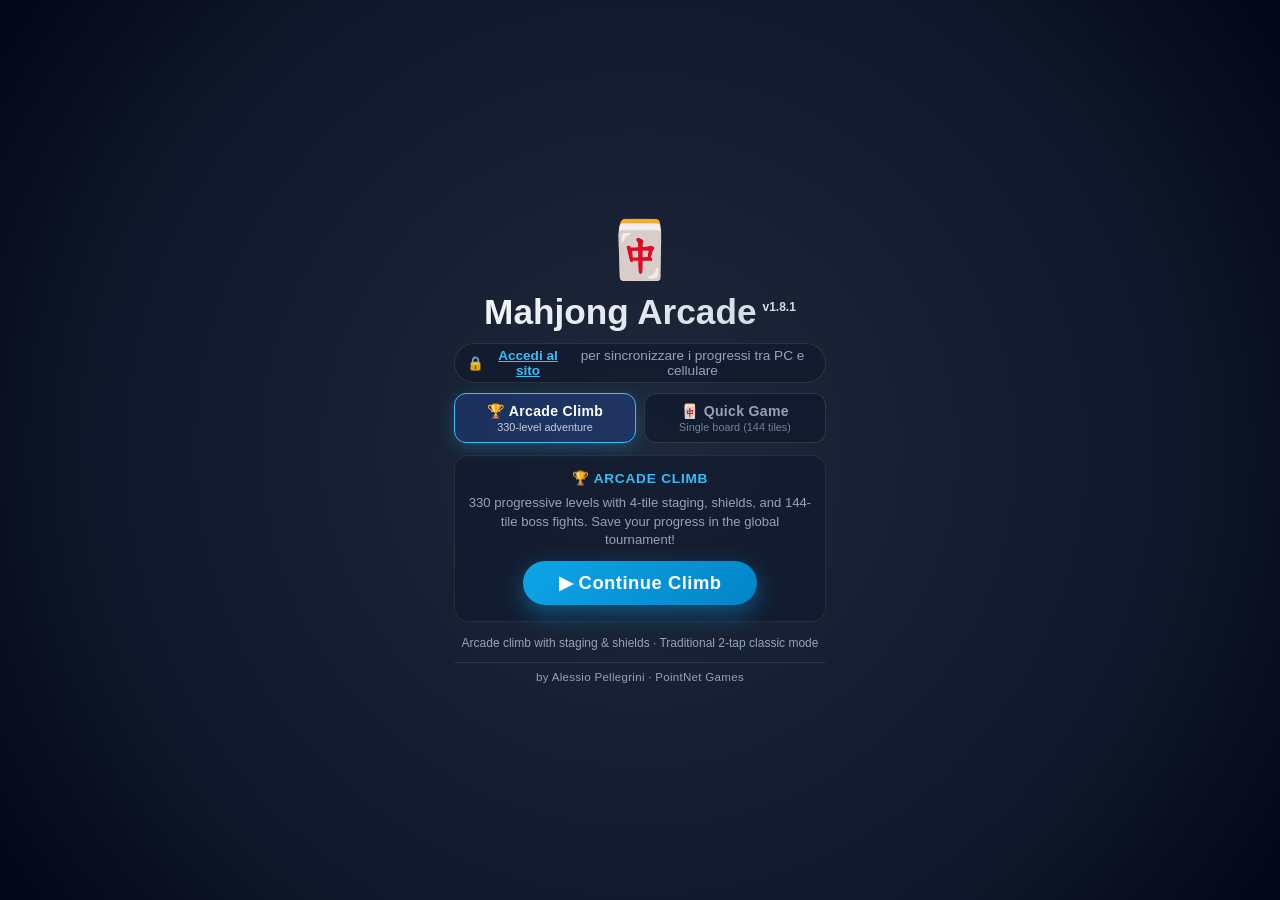
==== commit 8e4c7e69: "feat(mahjong): introduce micro-i18n engine (IT/EN) and bump v1.8.1" ====
--- a/games/mahjong/index.html
+++ b/games/mahjong/index.html
@@ -4,7 +4,7 @@
 	<meta charset="UTF-8">
 	<meta name="viewport" content="width=device-width, initial-scale=1.0, maximum-scale=1.0, user-scalable=no">
 	<title>Mahjong Arcade</title>
-	<link rel="stylesheet" href="style.css?v=1.8.0">
+	<link rel="stylesheet" href="style.css?v=1.8.1">
 	<style>
 		/* ============================================================
 		   SPLASH SCREEN + FULLSCREEN — game styles live in style.css
@@ -306,55 +306,55 @@
 			<!-- SELETTORE MODALITÀ TABS -->
 			<div class="splash-mode-tabs" role="tablist">
 				<button type="button" class="splash-tab-btn active" id="tab-btn-scalata" role="tab" aria-selected="true" aria-controls="panel-scalata">
-					<span class="splash-tab-title">🏆 Scalata Arcade</span>
-					<span class="splash-tab-sub">Avventura a 330 livelli</span>
+					<span class="splash-tab-title" data-i18n="splash.tab_scalata_title">🏆 Scalata Arcade</span>
+					<span class="splash-tab-sub" data-i18n="splash.tab_scalata_sub">Avventura a 330 livelli</span>
 				</button>
 				<button type="button" class="splash-tab-btn" id="tab-btn-classic" role="tab" aria-selected="false" aria-controls="panel-classic">
-					<span class="splash-tab-title">🀄 Partita Rapida</span>
-					<span class="splash-tab-sub">Tavola singola (144 tessere)</span>
+					<span class="splash-tab-title" data-i18n="splash.tab_classic_title">🀄 Partita Rapida</span>
+					<span class="splash-tab-sub" data-i18n="splash.tab_classic_sub">Tavola singola (144 tessere)</span>
 				</button>
 			</div>
 
 			<!-- PANNELLO 1: SCALATA ARCADE (Default) -->
 			<div class="splash-mode-panel active" id="panel-scalata" role="tabpanel" aria-labelledby="tab-btn-scalata">
 				<div class="splash-mode-section">
-					<div class="splash-section-title">🏆 Scalata Arcade</div>
-					<p class="splash-subtitle" style="font-size: 0.82rem; margin-bottom: 12px; line-height: 1.4;">330 livelli progressivi con staging a 4 tessere, scudi e boss fight 144 tessere. Salva la tua scalata nel torneo globale!</p>
-					<button id="splash-play" class="splash-play">▶ Continua Scalata</button>
+					<div class="splash-section-title" data-i18n="splash.scalata_section_title">🏆 Scalata Arcade</div>
+					<p class="splash-subtitle" data-i18n="splash.scalata_desc" style="font-size: 0.82rem; margin-bottom: 12px; line-height: 1.4;">330 livelli progressivi con staging a 4 tessere, scudi e boss fight 144 tessere. Salva la tua scalata nel torneo globale!</p>
+					<button id="splash-play" class="splash-play" data-i18n="splash.btn_continue">▶ Continua Scalata</button>
 				</div>
 			</div>
 
 			<!-- PANNELLO 2: PARTITA RAPIDA CLASSICA -->
 			<div class="splash-mode-panel" id="panel-classic" role="tabpanel" aria-labelledby="tab-btn-classic">
 				<div class="splash-mode-section">
-					<div class="splash-section-title classic-title">🀄 Scegli la tavola tradizionale (144 Tessere)</div>
+					<div class="splash-section-title classic-title" data-i18n="splash.classic_section_title">🀄 Scegli la tavola tradizionale (144 Tessere)</div>
 					<div class="classic-boards-grid">
 						<button class="btn-board-preset" data-board="classic_turtle">
 							<span class="board-preset-icon">🐢</span>
-							<span class="board-preset-name">Tartaruga</span>
-							<span class="board-preset-desc">Shanghai Tradizionale</span>
+							<span class="board-preset-name" data-i18n="splash.board_turtle_name">Tartaruga</span>
+							<span class="board-preset-desc" data-i18n="splash.board_turtle_desc">Shanghai Tradizionale</span>
 						</button>
 						<button class="btn-board-preset" data-board="classic_ziggurat">
 							<span class="board-preset-icon">🏛️</span>
-							<span class="board-preset-name">Ziggurat</span>
-							<span class="board-preset-desc">Piramide 5 Livelli</span>
+							<span class="board-preset-name" data-i18n="splash.board_ziggurat_name">Ziggurat</span>
+							<span class="board-preset-desc" data-i18n="splash.board_ziggurat_desc">Piramide 5 Livelli</span>
 						</button>
 						<button class="btn-board-preset" data-board="classic_fortress">
 							<span class="board-preset-icon">🏯</span>
-							<span class="board-preset-name">Fortezza</span>
-							<span class="board-preset-desc">4 Torri & Pagoda</span>
+							<span class="board-preset-name" data-i18n="splash.board_fortress_name">Fortezza</span>
+							<span class="board-preset-desc" data-i18n="splash.board_fortress_desc">4 Torri & Pagoda</span>
 						</button>
 						<button class="btn-board-preset" data-board="classic_spider">
 							<span class="board-preset-icon">🕷️</span>
-							<span class="board-preset-name">Il Ragno</span>
-							<span class="board-preset-desc">Carapace & 8 Zampe</span>
+							<span class="board-preset-name" data-i18n="splash.board_spider_name">Il Ragno</span>
+							<span class="board-preset-desc" data-i18n="splash.board_spider_desc">Carapace & 8 Zampe</span>
 						</button>
 					</div>
 				</div>
 			</div>
 
-			<p class="splash-hint">Scalata Arcade con staging & scudi · Modalità Classica tradizionale a 2 tocchi a terra</p>
-			<p class="splash-author">by Alessio Pellegrini · PointNet Games</p>
+			<p class="splash-hint" data-i18n="splash.hint">Scalata Arcade con staging & scudi · Modalità Classica tradizionale a 2 tocchi a terra</p>
+			<p class="splash-author" data-i18n="splash.author">by Alessio Pellegrini · PointNet Games</p>
 		</div>
 	</div>
 
@@ -366,10 +366,10 @@
 			<div class="status-item">🏆 <span class="status-value" id="score">0</span></div>
 			<div class="status-item" id="combo">🔥 <span class="status-value">x0</span></div>
 			<div class="status-controls">
-				<button id="btn-music" class="icon-btn" title="Toggle musica" aria-label="Toggle musica">🎵</button>
-				<button id="btn-sfx" class="icon-btn" title="Toggle effetti" aria-label="Toggle effetti">🔊</button>
-				<button id="btn-actions" class="icon-btn" title="Menu" aria-label="Menu">☰</button>
-				<button id="fs-close" class="icon-btn fs-close" title="Exit fullscreen" aria-label="Exit fullscreen">✕</button>
+				<button id="btn-music" class="icon-btn" title="Toggle musica" aria-label="Toggle musica" data-i18n-title="controls.music_toggle" data-i18n-aria="controls.music_toggle">🎵</button>
+				<button id="btn-sfx" class="icon-btn" title="Toggle effetti" aria-label="Toggle effetti" data-i18n-title="controls.sfx_toggle" data-i18n-aria="controls.sfx_toggle">🔊</button>
+				<button id="btn-actions" class="icon-btn" title="Menu" aria-label="Menu" data-i18n-title="controls.menu" data-i18n-aria="controls.menu">☰</button>
+				<button id="fs-close" class="icon-btn fs-close" title="Exit fullscreen" aria-label="Exit fullscreen" data-i18n-title="controls.fs_close" data-i18n-aria="controls.fs_close">✕</button>
 			</div>
 		</div>
 
@@ -386,95 +386,95 @@
 		<!-- Confronto Punteggi: Record vs Attuale -->
 		<div class="score-comparison-card">
 			<div class="score-cmp-header">
-				<span class="score-cmp-title">📊 CONFRONTO PUNTEGGIO</span>
+				<span class="score-cmp-title" data-i18n="drawer.score_cmp_title">📊 CONFRONTO PUNTEGGIO</span>
 				<span class="score-cmp-lvl" id="drawer-level-badge">Livello 1</span>
 			</div>
 			<div class="score-cmp-body">
 				<div class="score-cmp-box">
-					<div class="score-cmp-label">🏆 Tuo Record</div>
+					<div class="score-cmp-label" data-i18n="drawer.best_record">🏆 Tuo Record</div>
 					<div class="score-cmp-val score-best-val" id="drawer-best-score">0</div>
 				</div>
 				<div class="score-cmp-divider">VS</div>
 				<div class="score-cmp-box">
-					<div class="score-cmp-label">🎯 Partita Attuale</div>
+					<div class="score-cmp-label" data-i18n="drawer.curr_game">🎯 Partita Attuale</div>
 					<div class="score-cmp-val score-curr-val" id="drawer-curr-score">0</div>
 				</div>
 			</div>
-			<div class="score-cmp-status" id="drawer-score-diff">Nessun record ancora registrato</div>
+			<div class="score-cmp-status" id="drawer-score-diff" data-i18n="drawer.no_record_yet">Nessun record ancora registrato</div>
 		</div>
 
 		<!-- Classifica Top 10 Giocatori -->
 		<div class="drawer-leaderboard-card">
 			<div class="drawer-lb-header">
-				<span class="drawer-lb-title">🏆 TOP 10 CLASSIFICA</span>
-				<button class="drawer-lb-refresh" id="btn-refresh-lb" title="Aggiorna classifica" aria-label="Aggiorna classifica">🔄</button>
+				<span class="drawer-lb-title" data-i18n="drawer.top10_title">🏆 TOP 10 CLASSIFICA</span>
+				<button class="drawer-lb-refresh" id="btn-refresh-lb" title="Aggiorna classifica" aria-label="Aggiorna classifica" data-i18n-title="drawer.refresh_lb" data-i18n-aria="drawer.refresh_lb">🔄</button>
 			</div>
 			<div class="drawer-lb-list" id="drawer-lb-list">
-				<div class="drawer-lb-loading">⏳ Caricamento classifica...</div>
+				<div class="drawer-lb-loading" data-i18n="drawer.loading_lb">⏳ Caricamento classifica...</div>
 			</div>
 		</div>
 
 		<div class="jukebox-panel" id="jukebox-panel">
 			<div class="jukebox-header">
-				<span class="jukebox-badge">🎵 JUKEBOX ZEN</span>
+				<span class="jukebox-badge" data-i18n="drawer.jukebox_title">🎵 JUKEBOX ZEN</span>
 				<span class="jukebox-track-tag" id="jukebox-track-tag">1/7</span>
 			</div>
 			
-			<div class="jukebox-title" id="jukebox-title" title="Traccia in riproduzione">Zen Remix Main Arcade Melody</div>
+			<div class="jukebox-title" id="jukebox-title" title="Traccia in riproduzione" data-i18n-title="drawer.track_playing">Zen Remix Main Arcade Melody</div>
 			
 			<div class="jukebox-timeline">
 				<span class="jukebox-time-num" id="jukebox-time-cur">0:00</span>
 				<div class="jukebox-progress-wrap">
-					<input type="range" id="jukebox-progress" class="jukebox-progress-slider" min="0" max="1000" value="0" step="1" aria-label="Avanzamento brano">
+					<input type="range" id="jukebox-progress" class="jukebox-progress-slider" min="0" max="1000" value="0" step="1" aria-label="Avanzamento brano" data-i18n-aria="drawer.progress_aria">
 				</div>
 				<span class="jukebox-time-num" id="jukebox-time-dur">0:00</span>
 			</div>
 
 			<div class="jukebox-controls">
-				<button class="jukebox-btn" id="btn-prev-track" title="Traccia precedente" aria-label="Traccia precedente">⏮️</button>
-				<button class="jukebox-btn jukebox-play" id="btn-play-track" title="Play/Pausa" aria-label="Play/Pausa">⏸️</button>
-				<button class="jukebox-btn" id="btn-next-track" title="Traccia successiva" aria-label="Traccia successiva">⏭️</button>
-				<button class="jukebox-btn" id="btn-random-track" title="Traccia casuale" aria-label="Traccia casuale">🔀</button>
-			</div>
-			<select class="jukebox-select" id="jukebox-playlist-select" aria-label="Seleziona traccia"></select>
+				<button class="jukebox-btn" id="btn-prev-track" title="Traccia precedente" aria-label="Traccia precedente" data-i18n-title="drawer.prev_track" data-i18n-aria="drawer.prev_track">⏮️</button>
+				<button class="jukebox-btn jukebox-play" id="btn-play-track" title="Play/Pausa" aria-label="Play/Pausa" data-i18n-title="drawer.play_pause" data-i18n-aria="drawer.play_pause">⏸️</button>
+				<button class="jukebox-btn" id="btn-next-track" title="Traccia successiva" aria-label="Traccia successiva" data-i18n-title="drawer.next_track" data-i18n-aria="drawer.next_track">⏭️</button>
+				<button class="jukebox-btn" id="btn-random-track" title="Traccia casuale" aria-label="Traccia casuale" data-i18n-title="drawer.random_track" data-i18n-aria="drawer.random_track">🔀</button>
+			</div>
+			<select class="jukebox-select" id="jukebox-playlist-select" aria-label="Seleziona traccia" data-i18n-aria="drawer.select_track"></select>
 			
 			<div class="jukebox-volume-card">
-				<button class="jukebox-vol-btn" id="jukebox-vol-btn" title="Muto / Attiva" aria-label="Muto / Attiva">🔊</button>
+				<button class="jukebox-vol-btn" id="jukebox-vol-btn" title="Muto / Attiva" aria-label="Muto / Attiva" data-i18n-title="drawer.mute_unmute" data-i18n-aria="drawer.mute_unmute">🔊</button>
 				<div class="jukebox-vol-slider-wrap">
 					<div class="jukebox-vol-head">
-						<span class="jukebox-vol-caption">Volume Musica</span>
+						<span class="jukebox-vol-caption" data-i18n="drawer.music_vol">Volume Musica</span>
 						<span class="jukebox-vol-pct" id="jukebox-volume-val">35%</span>
 					</div>
-					<input type="range" id="jukebox-volume" class="jukebox-volume-slider" min="0" max="100" value="35" aria-label="Volume musica">
+					<input type="range" id="jukebox-volume" class="jukebox-volume-slider" min="0" max="100" value="35" aria-label="Volume musica" data-i18n-aria="drawer.music_vol">
 				</div>
 			</div>
 		</div>
 
 		<div class="drawer-action-buttons">
-			<button class="btn btn-action-main" id="btn-hint">💡 Suggerimento</button>
-			<button class="btn btn-action-main" id="btn-undo">↩️ Annulla</button>
-			<button class="btn btn-action-main" id="btn-shuffle">🔀 Rimescola <span id="shuffle-count">x3</span></button>
-			<button class="btn btn-action-main" id="btn-new">🔄 Riavvia Livello</button>
-			<button class="btn btn-action-main" id="btn-sfx-drawer">🔊 Effetti: ON</button>
+			<button class="btn btn-action-main" id="btn-hint" data-i18n="drawer.btn_hint">💡 Suggerimento</button>
+			<button class="btn btn-action-main" id="btn-undo" data-i18n="drawer.btn_undo">↩️ Annulla</button>
+			<button class="btn btn-action-main" id="btn-shuffle"><span data-i18n="drawer.btn_shuffle">🔀 Rimescola</span> <span id="shuffle-count">x3</span></button>
+			<button class="btn btn-action-main" id="btn-new" data-i18n="drawer.btn_restart">🔄 Riavvia Livello</button>
+			<button class="btn btn-action-main" id="btn-sfx-drawer" data-i18n="drawer.sfx_drawer_on">🔊 Effetti: ON</button>
 		</div>
 
 		<!-- Pannello Modalità Sviluppatore (Visibile SOLO quando Dev Mode è attiva) -->
 		<div class="dev-tools-card" id="dev-tools-card">
 			<div class="dev-tools-header">
-				<span class="dev-tools-title">🛠️ STRUMENTI SVILUPPATORE</span>
-				<span class="dev-tools-badge">DEV ON</span>
+				<span class="dev-tools-title" data-i18n="dev.title">🛠️ STRUMENTI SVILUPPATORE</span>
+				<span class="dev-tools-badge" data-i18n="dev.badge">DEV ON</span>
 			</div>
 			<div class="dev-layout-info" id="dev-layout-info">Layout: --</div>
 			<div class="dev-tools-row">
-				<label for="level-input" class="dev-label">Livello:</label>
+				<label for="level-input" class="dev-label" data-i18n="dev.level_label">Livello:</label>
 				<input type="number" id="level-input" class="btn-level-input" min="1" max="330" value="1" aria-label="Level number">
-				<button class="btn btn-dev-btn" id="btn-level-go">Vai</button>
-				<button class="btn btn-dev-btn" id="btn-dev-win" title="Test vittoria immediata">⚡ Win</button>
+				<button class="btn btn-dev-btn" id="btn-level-go" data-i18n="dev.go">Vai</button>
+				<button class="btn btn-dev-btn" id="btn-dev-win" title="Test vittoria immediata" data-i18n="dev.win">⚡ Win</button>
 			</div>
 			<div class="dev-tools-row" style="margin-top: 4px;">
-				<button class="btn btn-dev-btn" id="btn-dev-reset-l1" style="flex: 1;">⏮️ Livello 1</button>
-				<button class="btn btn-dev-btn" id="btn-dev-reset-all" style="flex: 1.3; background: #8e1c1c; color: #fff; border-color: #e74c3c;">🧹 Reset Dati</button>
-				<button class="btn btn-dev-off" id="btn-dev-toggle-off" style="flex: 0.8;">❌ Chiudi</button>
+				<button class="btn btn-dev-btn" id="btn-dev-reset-l1" style="flex: 1;" data-i18n="dev.reset_l1">⏮️ Livello 1</button>
+				<button class="btn btn-dev-btn" id="btn-dev-reset-all" style="flex: 1.3; background: #8e1c1c; color: #fff; border-color: #e74c3c;" data-i18n="dev.reset_all">🧹 Reset Dati</button>
+				<button class="btn btn-dev-off" id="btn-dev-toggle-off" style="flex: 0.8;" data-i18n="dev.close">❌ Chiudi</button>
 			</div>
 		</div>
 	</div>
@@ -488,19 +488,22 @@
 			<p id="modal-stars"></p>
 			<p id="modal-stats"></p>
 			<p class="modal-login-hint" id="modal-login-hint" style="display: none;">🔒 <a href="/wp-login.php" target="_top">Accedi o Registrati</a> per registrare il record in classifica!</p>
-			<button class="btn btn-modal-shuffle" id="btn-modal-shuffle" style="display: none;">🔀 Usa Shuffle e Continua</button>
+			<button class="btn btn-modal-shuffle" id="btn-modal-shuffle" style="display: none;" data-i18n="modal.btn_shuffle_continue">🔀 Usa Shuffle e Continua</button>
 			<button class="btn" id="btn-play-again">▶ Next level</button>
 		</div>
 	</div>
 
-	<script src="layouts.js?v=1.8.0"></script>
-	<script src="engine.js?v=1.8.0"></script>
-	<script src="data.js?v=1.8.0"></script>
-	<script src="app.js?v=1.8.0"></script>
-	<script src="ui.js?v=1.8.0"></script>
-	<script src="input.js?v=1.8.0"></script>
-	<script src="progress.js?v=1.8.0"></script>
-	<script src="player.js?v=1.8.0"></script>
-	<script src="audio.js?v=1.8.0"></script>
+	<script src="js/i18n/it.js?v=1.8.1"></script>
+	<script src="js/i18n/en.js?v=1.8.1"></script>
+	<script src="js/i18n.js?v=1.8.1"></script>
+	<script src="layouts.js?v=1.8.1"></script>
+	<script src="engine.js?v=1.8.1"></script>
+	<script src="data.js?v=1.8.1"></script>
+	<script src="app.js?v=1.8.1"></script>
+	<script src="ui.js?v=1.8.1"></script>
+	<script src="input.js?v=1.8.1"></script>
+	<script src="progress.js?v=1.8.1"></script>
+	<script src="player.js?v=1.8.1"></script>
+	<script src="audio.js?v=1.8.1"></script>
 </body>
 </html>
